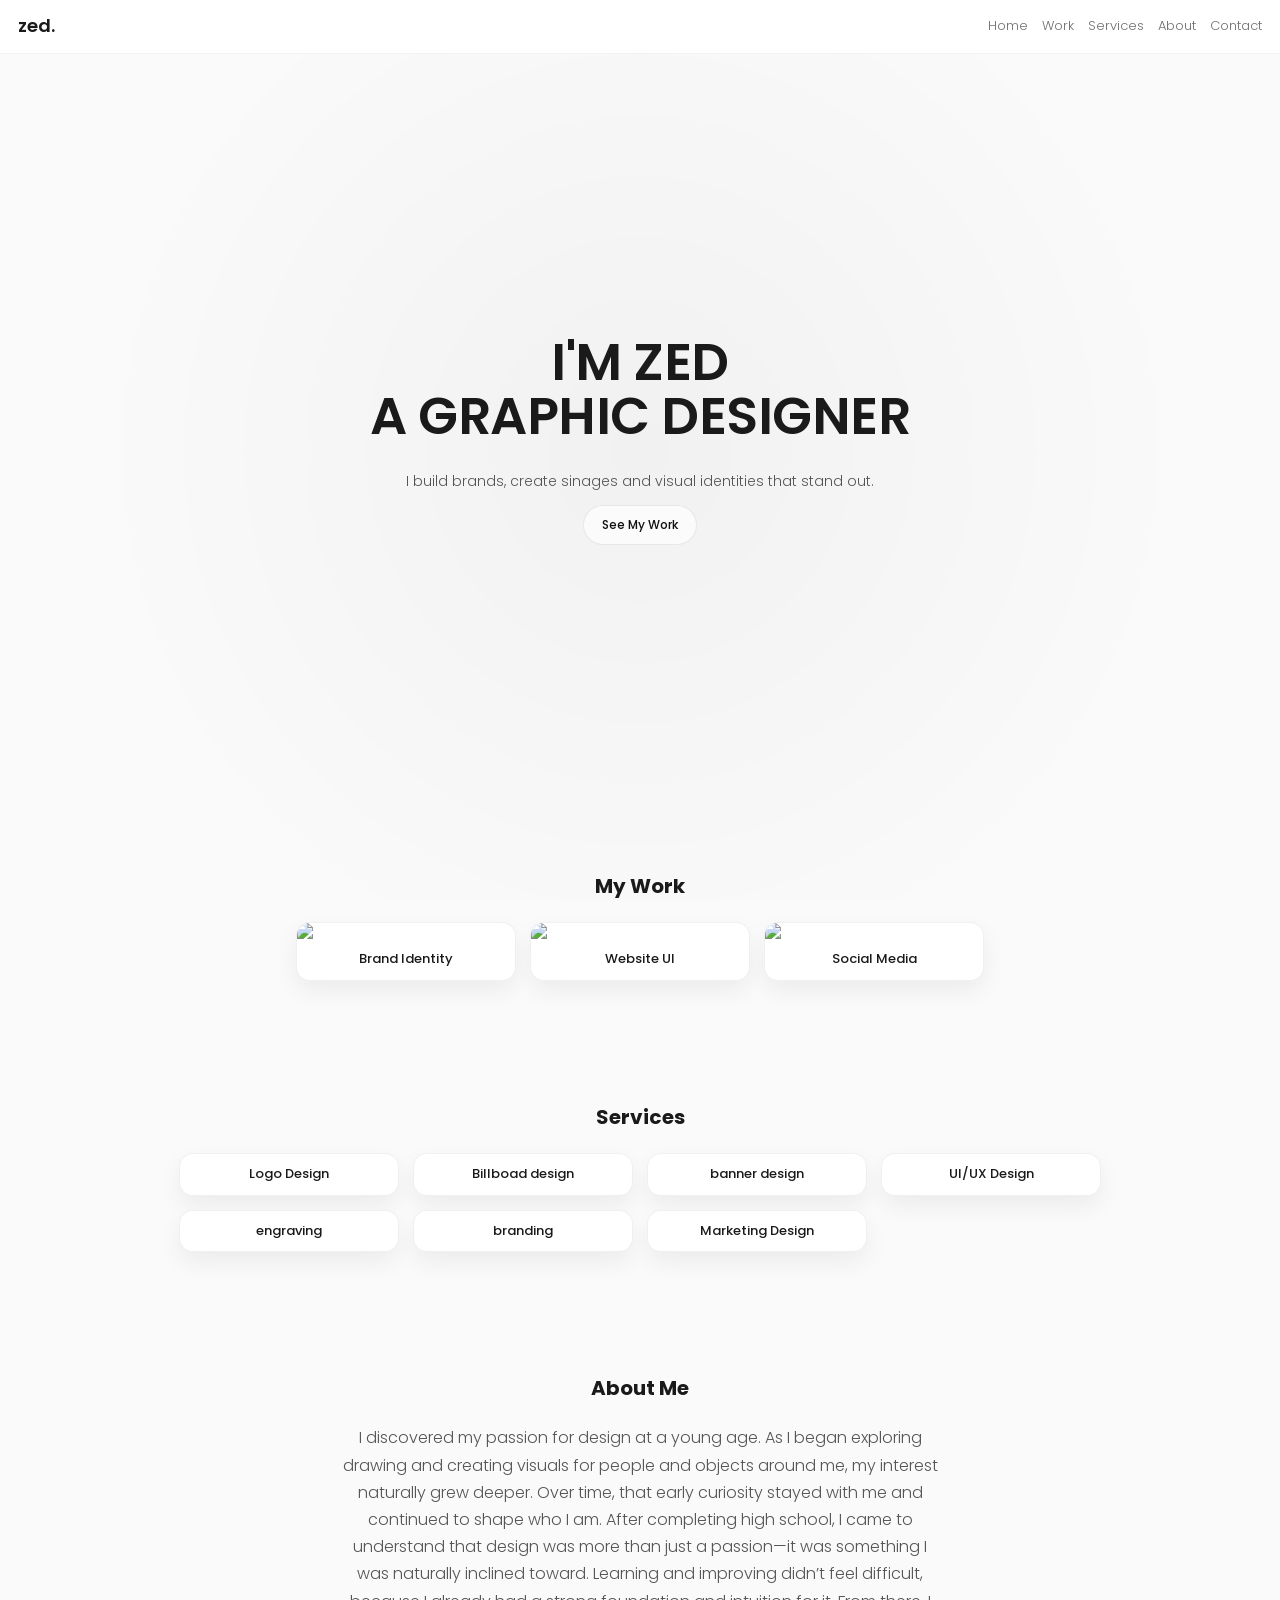
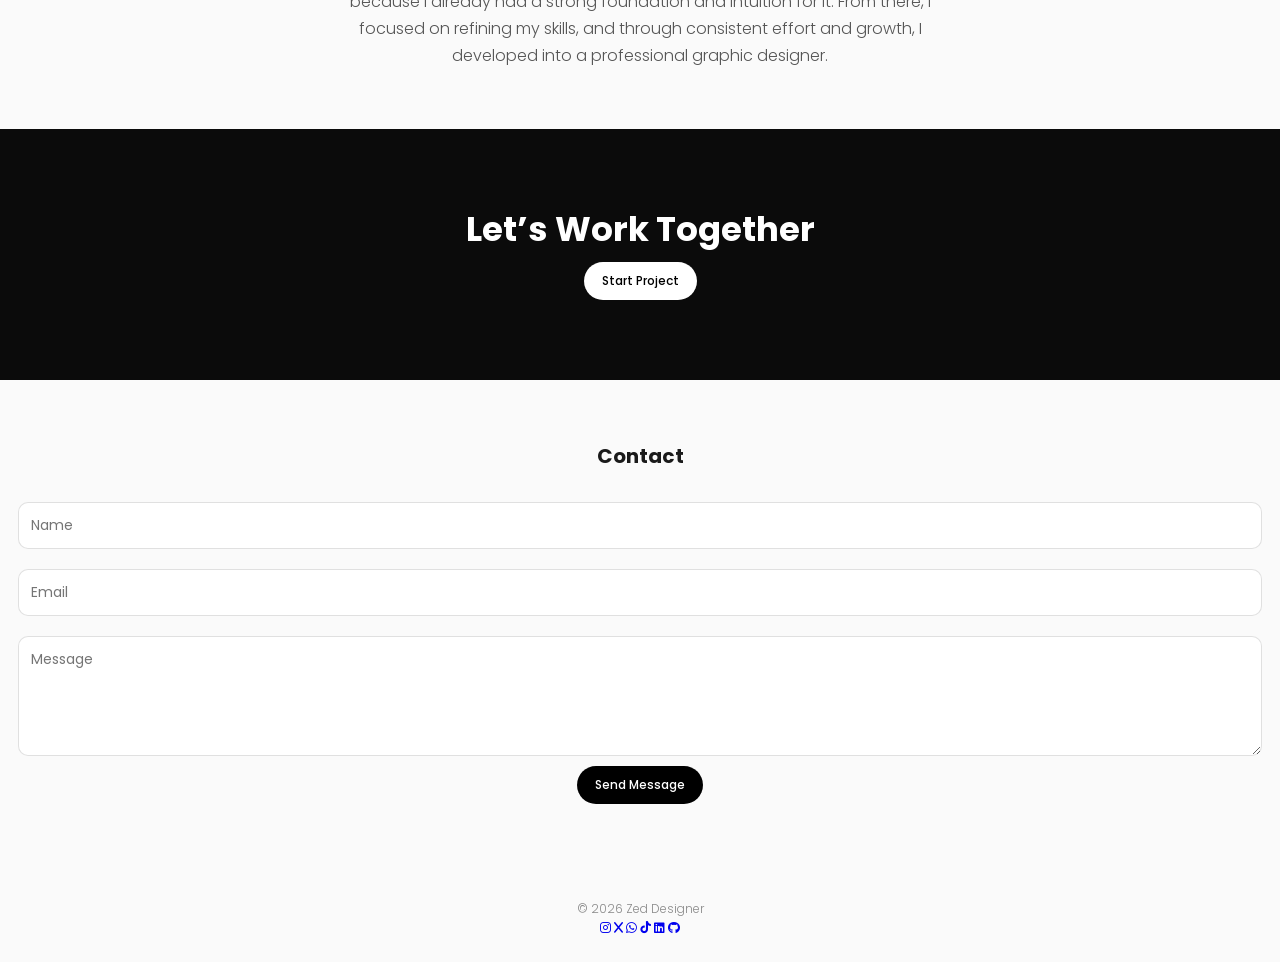
==== index.html @ b793f7f2 "Add files via upload" ====
<!DOCTYPE html>
<html lang="en">
<head>
  <meta charset="UTF-8">
  <title>Zed | Graphic Designer</title>
  <meta name="viewport" content="width=device-width, initial-scale=1.0">

  <link href="https://fonts.googleapis.com/css2?family=Poppins:wght@300;600&display=swap" rel="stylesheet">
  <link rel="stylesheet" href="style.css">

  <link rel="stylesheet" href="https://cdnjs.cloudflare.com/ajax/libs/font-awesome/6.5.0/css/all.min.css">
</head>

<body class="home">

<!-- PAGE TRANSITION -->
<div class="transition"></div>
<!-- FLOATING BACKGROUND BOXES -->
<div class="cube cube1">
    <div class="face front"></div>
    <div class="face back"></div>
    <div class="face right"></div>
    <div class="face left"></div>
    <div class="face top"></div>
    <div class="face bottom"></div>
  </div>

  <div class="cube cube2">
    <div class="face front"></div>
    <div class="face back"></div>
    <div class="face right"></div>
    <div class="face left"></div>
    <div class="face top"></div>
    <div class="face bottom"></div>
  </div>

</div>
<header>
  <h2>zed<span>.</span></h2>

  <div class="menu-toggle" onclick="toggleMenu()">☰</div>

  <nav id="nav">
    <a href="#home">Home</a>
    <a href="work.html">Work</a>
    <a href="#services">Services</a>
    <a href="#about">About</a>
    <a href="#contact">Contact</a>
  </nav>
</header>

<!-- HERO -->
<section class="hero" id="home">
  <h1 class="reveal"><span>I'M ZED</span><br>A GRAPHIC DESIGNER</h1>
  <p class="reveal">I build brands, create sinages and visual identities that stand out.</p>

  <div class="hero-buttons">

    <button class="blob-btn magnetic" onclick="goWork()">
      See My Work

      <span class="blob-btn__inner">
        <span class="blob-btn__blobs">
          <span class="blob-btn__blob"></span>
          <span class="blob-btn__blob"></span>
          <span class="blob-btn__blob"></span>
          <span class="blob-btn__blob"></span>
        </span>
      </span>
    </button>

    <!-- REQUIRED SVG FOR BLOB EFFECT -->
    <svg xmlns="http://www.w3.org/2000/svg" version="1.1" style="display:none;">
      <defs>
        <filter id="goo">
          <feGaussianBlur in="SourceGraphic" result="blur" stdDeviation="10"></feGaussianBlur>
          <feColorMatrix in="blur" mode="matrix"
            values="1 0 0 0 0
                    0 1 0 0 0
                    0 0 1 0 0
                    0 0 0 21 -7" result="goo">
          </feColorMatrix>
          <feBlend in2="goo" in="SourceGraphic"></feBlend>
        </filter>
      </defs>
    </svg>

  </div>
</section>

<!-- PORTFOLIO -->
<section class="section" id="portfolio">
  <h2>My Work</h2>

  <div class="portfolio">

    <div class="card magnetic" onclick="goWork()">
      <img src="C:\Users\Felix Simon\Desktop\zed graphic design website\public\inserts\brand identity (2).jpeg">
      <h3>Brand Identity</h3>
    </div>

    <div class="card magnetic" onclick="goWork()">
      <img src="C:\Users\Felix Simon\Desktop\zed graphic design website\public\inserts\website ui (2).jpeg">
      <h3>Website UI</h3>
    </div>

    <div class="card magnetic" onclick="goWork()">
      <img src="C:\Users\Felix Simon\Desktop\zed graphic design website\public\inserts\social media design.jpeg">
      <h3>Social Media</h3>
    </div>

  </div>
</section>

<!-- SERVICES -->
<section class="section" id="services">
  <h2>Services</h2>

  <div class="portfolio">
    <div class="card"><h3>Logo Design</h3></div>
     <div class="card"><h3>Billboad design</h3></div>
      <div class="card"><h3>banner design</h3></div>
    <div class="card"><h3>UI/UX Design</h3></div>
     <div class="card"><h3>engraving</h3></div>
      <div class="card"><h3>branding</h3></div>
    <div class="card"><h3>Marketing Design</h3></div>
  </div>
</section>

<!-- ABOUT -->
<section class="section" id="about">
  <h2>About Me</h2>
  <p>I discovered my passion for design at a young age. As I began exploring drawing and creating visuals for people and objects around me, my interest naturally grew deeper.

Over time, that early curiosity stayed with me and continued to shape who I am. After completing high school, I came to understand that design was more than just a passion—it was something I was naturally inclined toward.

Learning and improving didn’t feel difficult, because I already had a strong foundation and intuition for it. From there, I focused on refining my skills, and through consistent effort and growth, I developed into a professional graphic designer. </p>
</section>

<!-- CTA -->
<section class="cta">
  <h2>Let’s Work Together</h2>

  <button class="blob-btn magnetic" onclick="scrollToSection('contact')">
    Start Project

    <span class="blob-btn__inner">
      <span class="blob-btn__blobs">
        <span class="blob-btn__blob"></span>
        <span class="blob-btn__blob"></span>
        <span class="blob-btn__blob"></span>
        <span class="blob-btn__blob"></span>
      </span>
    </span>
  </button>
</section>

<!-- CONTACT -->
<section class="section contact" id="contact">
  <h2>Contact</h2>

  <input type="text" id="name" placeholder="Name">
  <input type="email" id="email" placeholder="Email">
  <textarea id="message" placeholder="Message"></textarea>

  <button class="blob-btn magnetic" onclick="sendMessage()">
    Send Message

    <span class="blob-btn__inner">
      <span class="blob-btn__blobs">
        <span class="blob-btn__blob"></span>
        <span class="blob-btn__blob"></span>
        <span class="blob-btn__blob"></span>
        <span class="blob-btn__blob"></span>
      </span>
    </span>
  </button>

  <p id="response"></p>
</section>

<!-- FOOTER -->
<footer>
  <p>© 2026 Zed Designer</p>

  <div class="socials">
    <a href="https://www.instagram.com/felix.simon.zed?igsh=ODFnOGdocjBvazc="><i class="fa-brands fa-instagram"></i></a>
    <a href="https://x.com/Socialprince7?t=-RM1I7BO3xX-REW-ccS9wA&s=09"><i class="fa-brands fa-x"></i></a>
    <a href="https://wa.me/qr/5HLQVSSQND4LG1"><i class="fa-brands fa-whatsapp"></i></a>
    <a href="https://www.tiktok.com/@4zed2zed?_t=8rCYGFppRbT&_r=1"><i class="fa-brands fa-tiktok"></i></a>
    <a href="https://www.linkedin.com/in/felix-simon-9a4461257?utm_source=share&utm_campaign=share_via&utm_content=profile&utm_medium=android_app"><i class="fa-brands fa-linkedin"></i></a>
    <a href="https://github.com/ZEDFELIX"><i class="fa-brands fa-github"></i></a>
  </div>
</footer>

<script src="script.js"></script>
</body>
</html>
---- style.css ----
@import url('https://fonts.googleapis.com/css2?family=Poppins:wght@300;500;600&display=swap');

/* =========================
   RESET
========================= */
* {
  margin: 0;
  padding: 0;
  box-sizing: border-box;
  font-family: 'Poppins', sans-serif;
}

html {
  scroll-behavior: smooth;
}

body {
  background: #fafafa;
  color: #1a1a1a;
  overflow-x: hidden;
  line-height: 1.6;
  font-weight: 300;
  font-size: 16px;
}

/* soft background glow */
body::before {
  content: "";
  position: fixed;
  inset: 0;
  background: radial-gradient(circle at center, rgba(0,0,0,0.035), transparent 70%);
  z-index: 0;
  pointer-events: none;
}

/* =========================
   GLOBAL LAYER
========================= */
header,
.hero,
.section,
.cta,
footer,
.work,
.case {
  position: relative;
  z-index: 10;
}

/* =========================
   HEADER
========================= */
header {
  position: fixed;
  top: 0;
  width: 100%;
  padding: 12px 18px;

  display: flex;
  justify-content: space-between;
  align-items: center;

  background: rgba(255,255,255,0.88);
  backdrop-filter: blur(16px);
  border-bottom: 1px solid rgba(0,0,0,0.05);

  z-index: 1000;
}

header h2 {
  font-size: 18px;
  font-weight: 600;
}

/* NAV */
nav {
  display: flex;
  gap: 14px;
}

nav a {
  text-decoration: none;
  font-size: 13px;
  color: #222;
  opacity: 0.65;
  transition: 0.2s;
}

nav a:hover {
  opacity: 1;
}

/* MOBILE MENU */
.menu-toggle {
  display: none;
  font-size: 26px;
  cursor: pointer;
}

/* =========================
   HERO
========================= */
.hero {
  min-height: 90vh;
  display: flex;
  flex-direction: column;
  justify-content: center;
  align-items: center;
  text-align: center;

  padding: 110px 18px 40px;
  gap: 12px;
}

.hero h1 {
  font-size: clamp(28px, 6vw, 52px);
  font-weight: 600;
  line-height: 1.05;
  letter-spacing: -0.5px;
}

.hero p {
  margin-top: 10px;
  font-size: 14px;
  color: #555;
  max-width: 520px;
  line-height: 1.7;
}

/* =========================
   SECTIONS
========================= */
.section {
  padding: 60px 18px;
  text-align: center;
  display: flex;
  flex-direction: column;
  align-items: center;
  gap: 10px;
}

.section h2 {
  font-size: 20px;
  margin-bottom: 10px;
}

.section p {
  max-width: 600px;
  color: #555;
  line-height: 1.7;
}

/* =========================
   BUTTONS
========================= */
button,
.hero-button {
  padding: 10px 18px;
  border-radius: 999px;

  background: rgba(255,255,255,0.65);
  border: 1px solid rgba(0,0,0,0.08);

  color: #111;
  font-size: 12px;
  font-weight: 500;

  cursor: pointer;
  transition: 0.25s ease;
}

button:hover,
.hero-button:hover {
  transform: translateY(-3px) scale(1.02);
  background: rgba(255,255,255,0.9);
}

/* =========================
   CTA SECTION
========================= */
.cta {
  width: 100%;
  padding: 80px 20px;

  display: flex;
  flex-direction: column;
  align-items: center;
  justify-content: center;

  text-align: center;

  background: #0b0b0b;
  color: #fff;
  gap: 12px;
}

.cta h2 {
  font-size: clamp(22px, 4vw, 34px);
  line-height: 1.2;
}

.cta p {
  max-width: 600px;
  color: rgba(255,255,255,0.75);
  line-height: 1.7;
}

.cta button {
  background: #fff;
  color: #000;
  border: none;
}

/* =========================
   CONTACT
========================= */
.contact {
  text-align: center;
}

.contact input,
.contact textarea {
  width: 100%;
  margin-top: 10px;
  padding: 12px;

  border-radius: 10px;
  border: 1px solid rgba(0,0,0,0.12);

  background: #fff;
  color: #111;
  font-size: 14px;
}

.contact textarea {
  min-height: 120px;
}

/* SEND BUTTON (BLACK FIX) */
.contact button {
  background: #000;
  color: #fff;
  border: none;
}

/* =========================
   PORTFOLIO
========================= */
.portfolio {
  display: grid;
  grid-template-columns: repeat(auto-fit, minmax(220px, 1fr));
  gap: 14px;
  max-width: 1100px;
  margin: auto;
}

.card {
  border-radius: 14px;
  overflow: hidden;
  background: #fff;
  border: 1px solid rgba(0,0,0,0.06);
  box-shadow: 0 10px 25px rgba(0,0,0,0.06);
  transition: 0.25s ease;
}

.card:hover {
  transform: translateY(-5px);
  box-shadow: 0 18px 40px rgba(0,0,0,0.12);
}

.card img {
  width: 100%;
  display: block;
}

.card h3 {
  padding: 10px 12px;
  font-size: 13px;
  font-weight: 500;
}

/* =========================
   WORK GRID
========================= */
.work {
  padding: 90px 16px 50px;
  text-align: center;
}

.work-grid {
  display: grid;
  grid-template-columns: repeat(4, 1fr);
  gap: 14px;
  max-width: 1200px;
  margin: auto;
}

.work-card {
  border-radius: 14px;
  overflow: hidden;
  background: #fff;
  box-shadow: 0 10px 25px rgba(0,0,0,0.06);
}

.work-card img {
  width: 100%;
  height: 220px;
  object-fit: cover;
}

.work-card h3 {
  padding: 10px 12px 4px;
  font-size: 13px;
}

.work-card p {
  padding: 0 12px 12px;
  font-size: 12px;
  color: #666;
  line-height: 1.5;
}

/* =========================
   FOOTER
========================= */
footer {
  text-align: center;
  padding: 25px;
  font-size: 12px;
  color: #888;
}

/* =========================
   RESPONSIVE
========================= */
@media (max-width: 768px) {

  .hero h1 {
    font-size: 34px;
  }

  nav {
    display: none;
    position: absolute;
    top: 60px;
    right: 10px;
    flex-direction: column;
    background: #fff;
    padding: 12px;
    border-radius: 12px;
    box-shadow: 0 10px 30px rgba(0,0,0,0.1);
  }

  nav.active {
    display: flex;
  }

  .menu-toggle {
    display: block;
  }

  .work-grid {
    grid-template-columns: repeat(2, 1fr);
  }
}

@media (max-width: 480px) {

  .work-grid {
    grid-template-columns: 1fr;
  }

  .portfolio {
    grid-template-columns: 1fr;
  }

  .hero {
    padding-top: 120px;
  }
}
/* =========================
   WIPE REVEAL STYLE
========================= */

.reveal {
  overflow: hidden;
}

/* line wrapper */
.reveal-line {
  position: relative;
  display: inline-block;
  overflow: hidden;
}

/* TEXT */
.reveal-text {
  display: inline-block;
  position: relative;
  z-index: 2;
  opacity: 0;
  animation: textAppear 0.6s ease forwards;
}

/* BLACK BOX */
.reveal-box {
  background: #000;
  color: #fff;
  padding: 6px 14px;
  border-radius: 6px;
}

/* WIPE LAYER */
.reveal-line::after {
  content: "";
  position: absolute;
  inset: 0;
  background: #000;
  transform: translateX(0);
  z-index: 3;

  animation: wipe 0.9s ease forwards;
}

/* SECOND LINE (lighter wipe) */
.reveal-line:nth-child(2)::after {
  background: #111;
  animation-delay: 0.2s;
}

.reveal-line:nth-child(2) .reveal-text {
  animation-delay: 0.2s;
}

/* PARAGRAPH */
p.reveal {
  opacity: 0;
  transform: translateY(15px);
  animation: fadeUp 0.8s ease forwards;
  animation-delay: 0.6s;
}

/* =========================
   ANIMATIONS
========================= */

@keyframes wipe {
  100% {
    transform: translateX(100%);
  }
}

@keyframes textAppear {
  to {
    opacity: 1;
  }
}

@keyframes fadeUp {
  to {
    opacity: 1;
    transform: translateY(0);
  }
}

/* =========================
   TEXT POLISH
========================= */

h1.reveal {
  font-size: clamp(28px, 6vw, 52px);
  line-height: 1.05;
}

p.reveal {
  margin-top: 14px;
  font-size: 14px;
  color: #555;
  max-width: 520px;
}
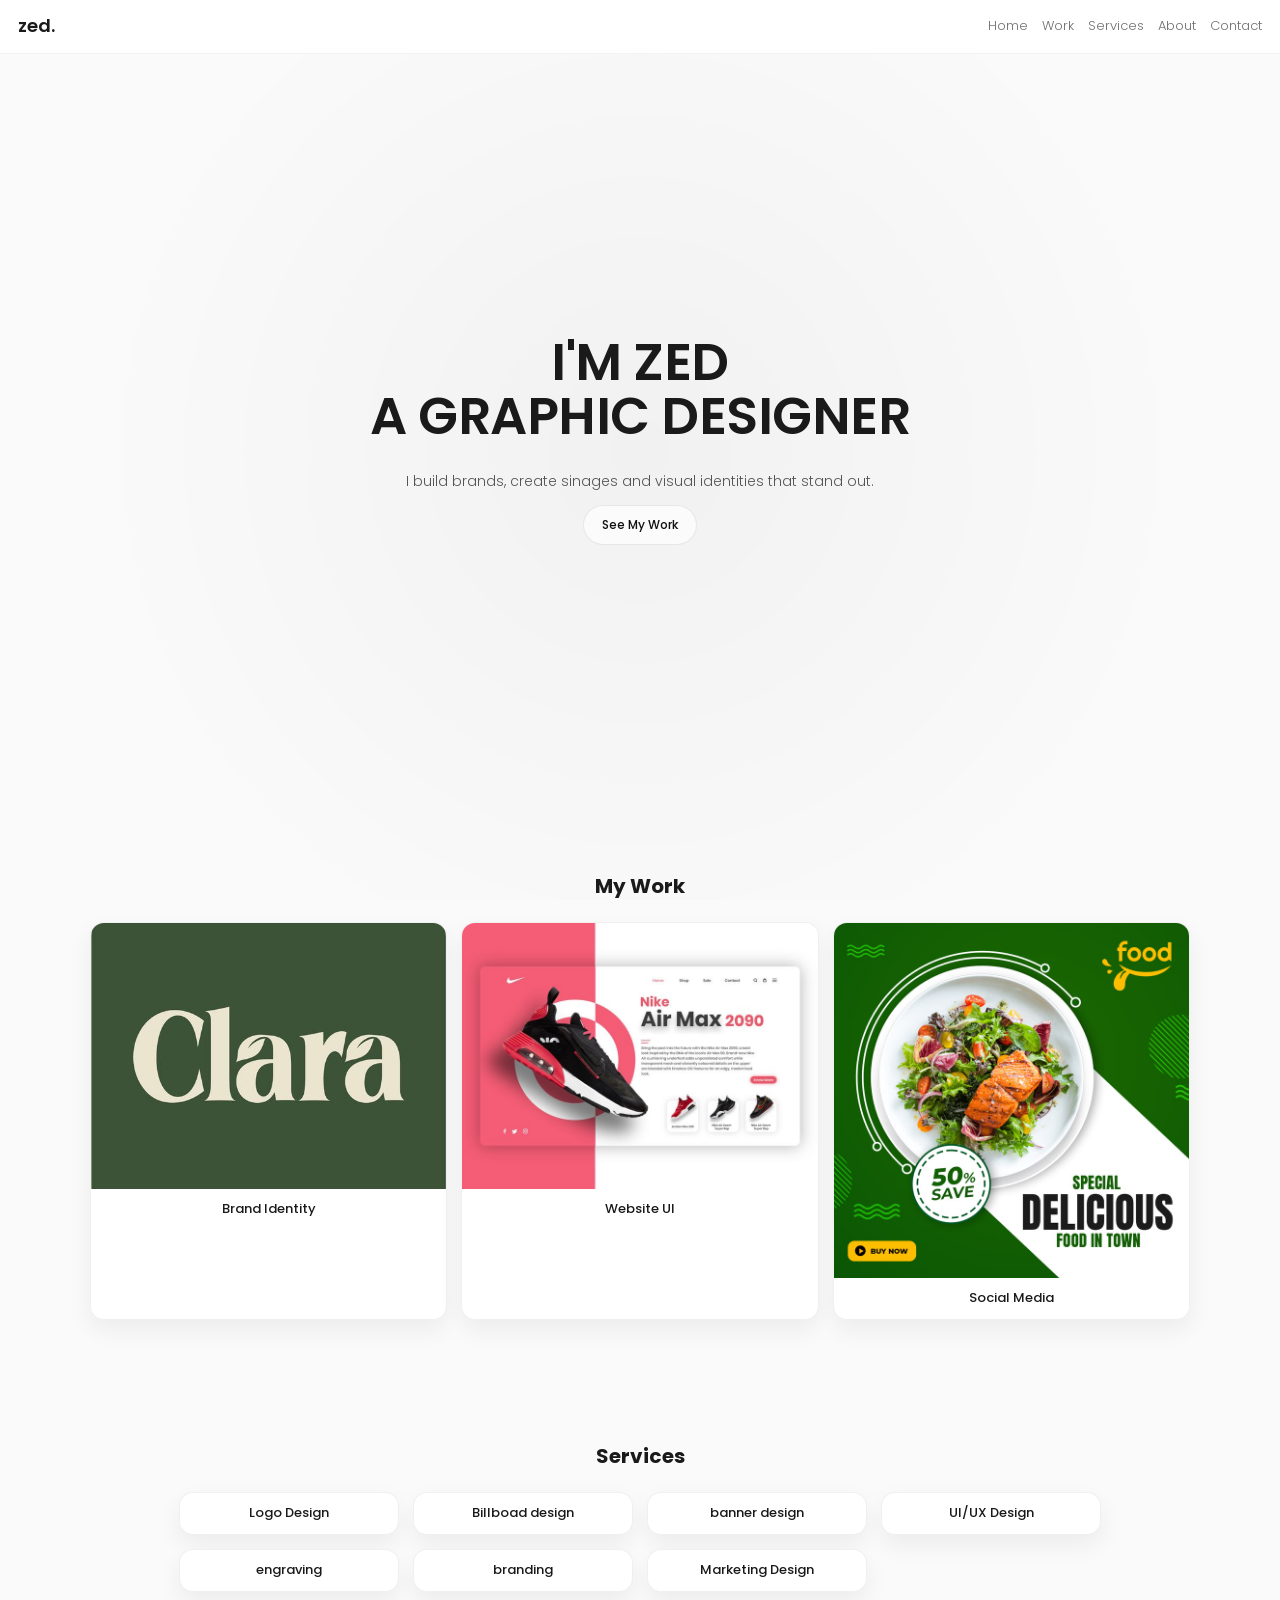
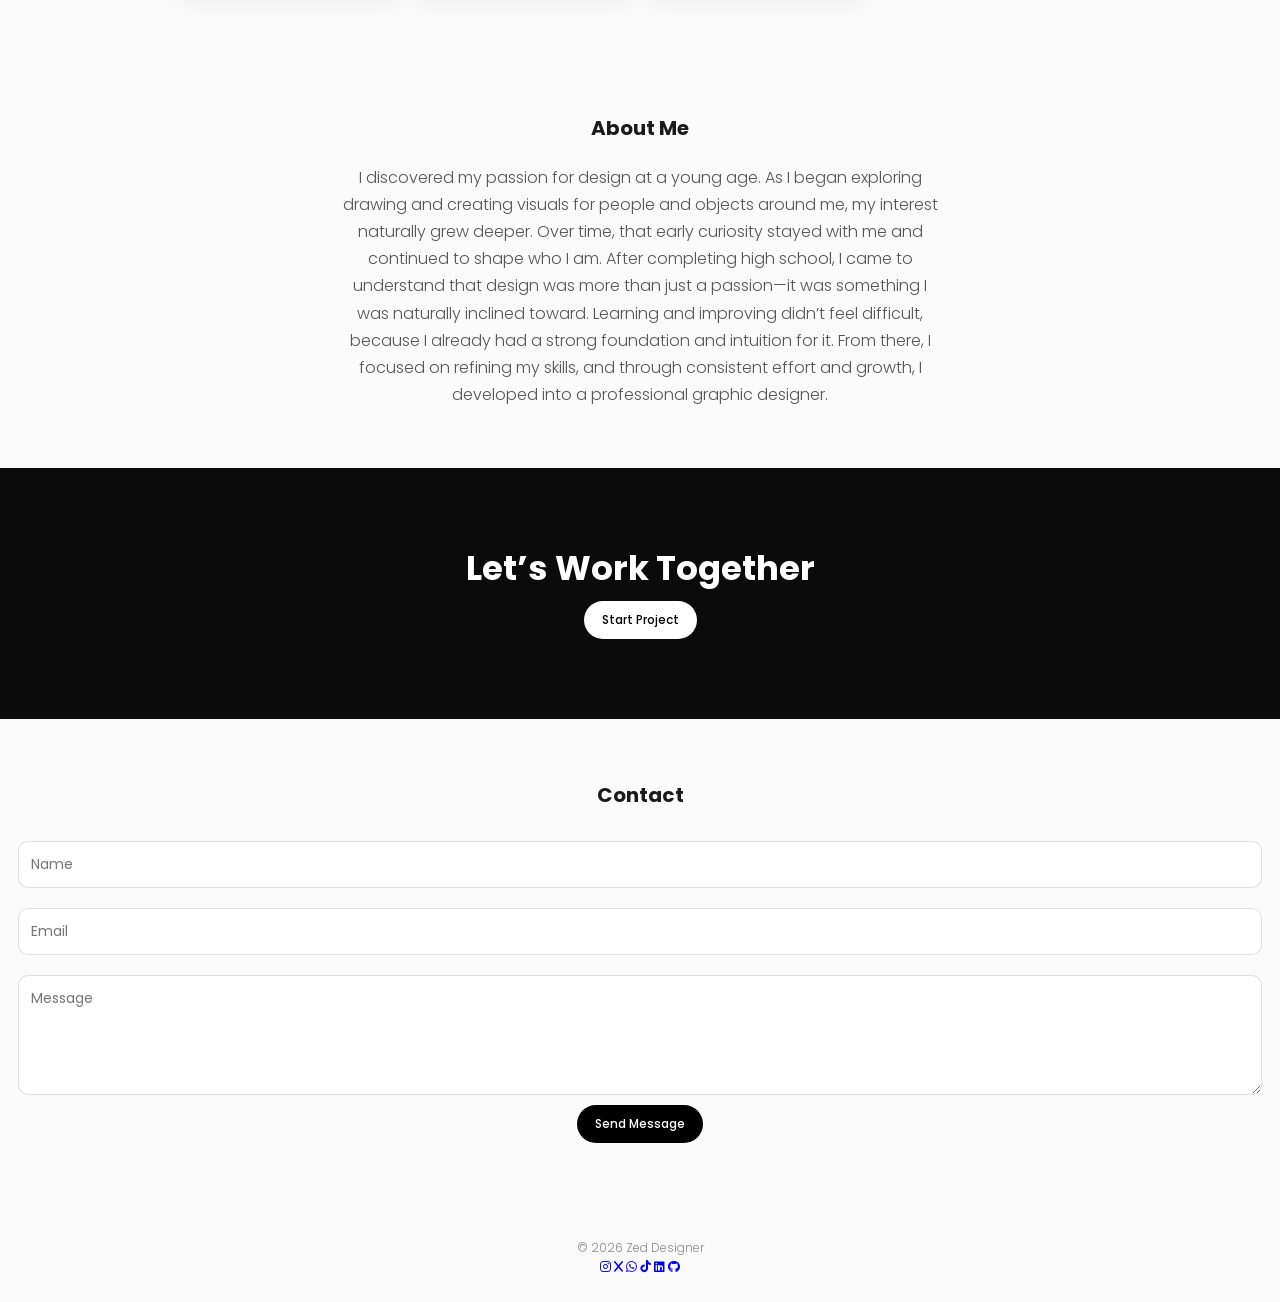
==== commit 7b579869: "Upgrade and fix: modern meta/OG tags, a11y, responsive CSS, JS bug fixes, READMEs; build fixes for a" ====
--- a/index.html
+++ b/index.html
@@ -4,6 +4,14 @@
   <meta charset="UTF-8">
   <title>Zed | Graphic Designer</title>
   <meta name="viewport" content="width=device-width, initial-scale=1.0">
+  <meta name="description" content="Zed — graphic designer specializing in brand identity, UI/UX, and social media design.">
+  <meta property="og:title" content="Zed | Graphic Designer">
+  <meta property="og:description" content="Zed — graphic designer specializing in brand identity, UI/UX, and social media design.">
+  <meta property="og:type" content="website">
+  <meta name="twitter:card" content="summary_large_image">
+  <meta name="twitter:title" content="Zed | Graphic Designer">
+  <meta name="twitter:description" content="Zed — graphic designer specializing in brand identity, UI/UX, and social media design.">
+  <link rel="icon" href="data:image/svg+xml,%3Csvg xmlns='http://www.w3.org/2000/svg' viewBox='0 0 64 64'%3E%3Crect width='64' height='64' rx='12' fill='%23080808'/%3E%3Ctext x='32' y='44' font-family='Arial' font-size='40' font-weight='700' fill='%2315ff00' text-anchor='middle'%3EZ%3C/text%3E%3C/svg%3E">
 
   <link href="https://fonts.googleapis.com/css2?family=Poppins:wght@300;600&display=swap" rel="stylesheet">
   <link rel="stylesheet" href="style.css">
@@ -12,6 +20,8 @@
 </head>
 
 <body class="home">
+
+<a href="#main-content" class="skip-link">Skip to main content</a>
 
 <!-- PAGE TRANSITION -->
 <div class="transition"></div>
@@ -38,9 +48,9 @@
 <header>
   <h2>zed<span>.</span></h2>
 
-  <div class="menu-toggle" onclick="toggleMenu()">☰</div>
-
-  <nav id="nav">
+  <div class="menu-toggle" role="button" aria-label="Toggle menu" tabindex="0" onclick="toggleMenu()">☰</div>
+
+  <nav id="nav" aria-label="Main navigation">
     <a href="#home">Home</a>
     <a href="work.html">Work</a>
     <a href="#services">Services</a>
@@ -48,6 +58,8 @@
     <a href="#contact">Contact</a>
   </nav>
 </header>
+
+<main id="main-content">
 
 <!-- HERO -->
 <section class="hero" id="home">
@@ -94,18 +106,18 @@
 
   <div class="portfolio">
 
-    <div class="card magnetic" onclick="goWork()">
-      <img src="C:\Users\Felix Simon\Desktop\zed graphic design website\public\inserts\brand identity (2).jpeg">
+    <div class="card magnetic" role="button" aria-label="View the Brand Identity project" tabindex="0" onclick="goWork()">
+      <img src="brand identity (2).jpeg" alt="Brand identity project by Zed">
       <h3>Brand Identity</h3>
     </div>
 
-    <div class="card magnetic" onclick="goWork()">
-      <img src="C:\Users\Felix Simon\Desktop\zed graphic design website\public\inserts\website ui (2).jpeg">
+    <div class="card magnetic" role="button" aria-label="View the Website UI project" tabindex="0" onclick="goWork()">
+      <img src="website ui (2).jpeg" alt="Website UI design project by Zed">
       <h3>Website UI</h3>
     </div>
 
-    <div class="card magnetic" onclick="goWork()">
-      <img src="C:\Users\Felix Simon\Desktop\zed graphic design website\public\inserts\social media design.jpeg">
+    <div class="card magnetic" role="button" aria-label="View the Social Media project" tabindex="0" onclick="goWork()">
+      <img src="social media design.jpeg" alt="Social media design project by Zed">
       <h3>Social Media</h3>
     </div>
 
@@ -179,17 +191,19 @@
   <p id="response"></p>
 </section>
 
+</main>
+
 <!-- FOOTER -->
 <footer>
   <p>© 2026 Zed Designer</p>
 
   <div class="socials">
-    <a href="https://www.instagram.com/felix.simon.zed?igsh=ODFnOGdocjBvazc="><i class="fa-brands fa-instagram"></i></a>
-    <a href="https://x.com/Socialprince7?t=-RM1I7BO3xX-REW-ccS9wA&s=09"><i class="fa-brands fa-x"></i></a>
-    <a href="https://wa.me/qr/5HLQVSSQND4LG1"><i class="fa-brands fa-whatsapp"></i></a>
-    <a href="https://www.tiktok.com/@4zed2zed?_t=8rCYGFppRbT&_r=1"><i class="fa-brands fa-tiktok"></i></a>
-    <a href="https://www.linkedin.com/in/felix-simon-9a4461257?utm_source=share&utm_campaign=share_via&utm_content=profile&utm_medium=android_app"><i class="fa-brands fa-linkedin"></i></a>
-    <a href="https://github.com/ZEDFELIX"><i class="fa-brands fa-github"></i></a>
+    <a href="https://www.instagram.com/felix.simon.zed?igsh=ODFnOGdocjBvazc=" target="_blank" rel="noopener noreferrer" aria-label="Instagram"><i class="fa-brands fa-instagram"></i></a>
+    <a href="https://x.com/Socialprince7?t=-RM1I7BO3xX-REW-ccS9wA&s=09" target="_blank" rel="noopener noreferrer" aria-label="X (Twitter)"><i class="fa-brands fa-x"></i></a>
+    <a href="https://wa.me/qr/5HLQVSSQND4LG1" target="_blank" rel="noopener noreferrer" aria-label="WhatsApp"><i class="fa-brands fa-whatsapp"></i></a>
+    <a href="https://www.tiktok.com/@4zed2zed?_t=8rCYGFppRbT&_r=1" target="_blank" rel="noopener noreferrer" aria-label="TikTok"><i class="fa-brands fa-tiktok"></i></a>
+    <a href="https://www.linkedin.com/in/felix-simon-9a4461257?utm_source=share&utm_campaign=share_via&utm_content=profile&utm_medium=android_app" target="_blank" rel="noopener noreferrer" aria-label="LinkedIn"><i class="fa-brands fa-linkedin"></i></a>
+    <a href="https://github.com/ZEDFELIX" target="_blank" rel="noopener noreferrer" aria-label="GitHub"><i class="fa-brands fa-github"></i></a>
   </div>
 </footer>
 
--- a/style.css
+++ b/style.css
@@ -477,4 +477,45 @@
   font-size: 14px;
   color: #555;
   max-width: 520px;
+}
+/* =========================
+   ACCESSIBILITY
+========================= */
+:focus-visible{
+  outline: 2px solid var(--main-color);
+  outline-offset: 3px;
+}
+:focus:not(:focus-visible){
+  outline: none;
+}
+.skip-link{
+  position: absolute;
+  top: -48px;
+  left: 16px;
+  z-index: 10000;
+  background: var(--main-color);
+  color: #080808;
+  padding: 10px 16px;
+  border-radius: 0 0 10px 10px;
+  font-size: 14px;
+  font-weight: 600;
+  transition: top 0.2s ease;
+}
+.skip-link:focus{
+  top: 0;
+}
+@media (prefers-reduced-motion: reduce){
+  html{
+    scroll-behavior: auto;
+  }
+  *,
+  *::before,
+  *::after{
+    animation-duration: 0.01ms !important;
+    animation-iteration-count: 1 !important;
+    transition-duration: 0.01ms !important;
+  }
+  .skip-link{
+    transition: none;
+  }
 }
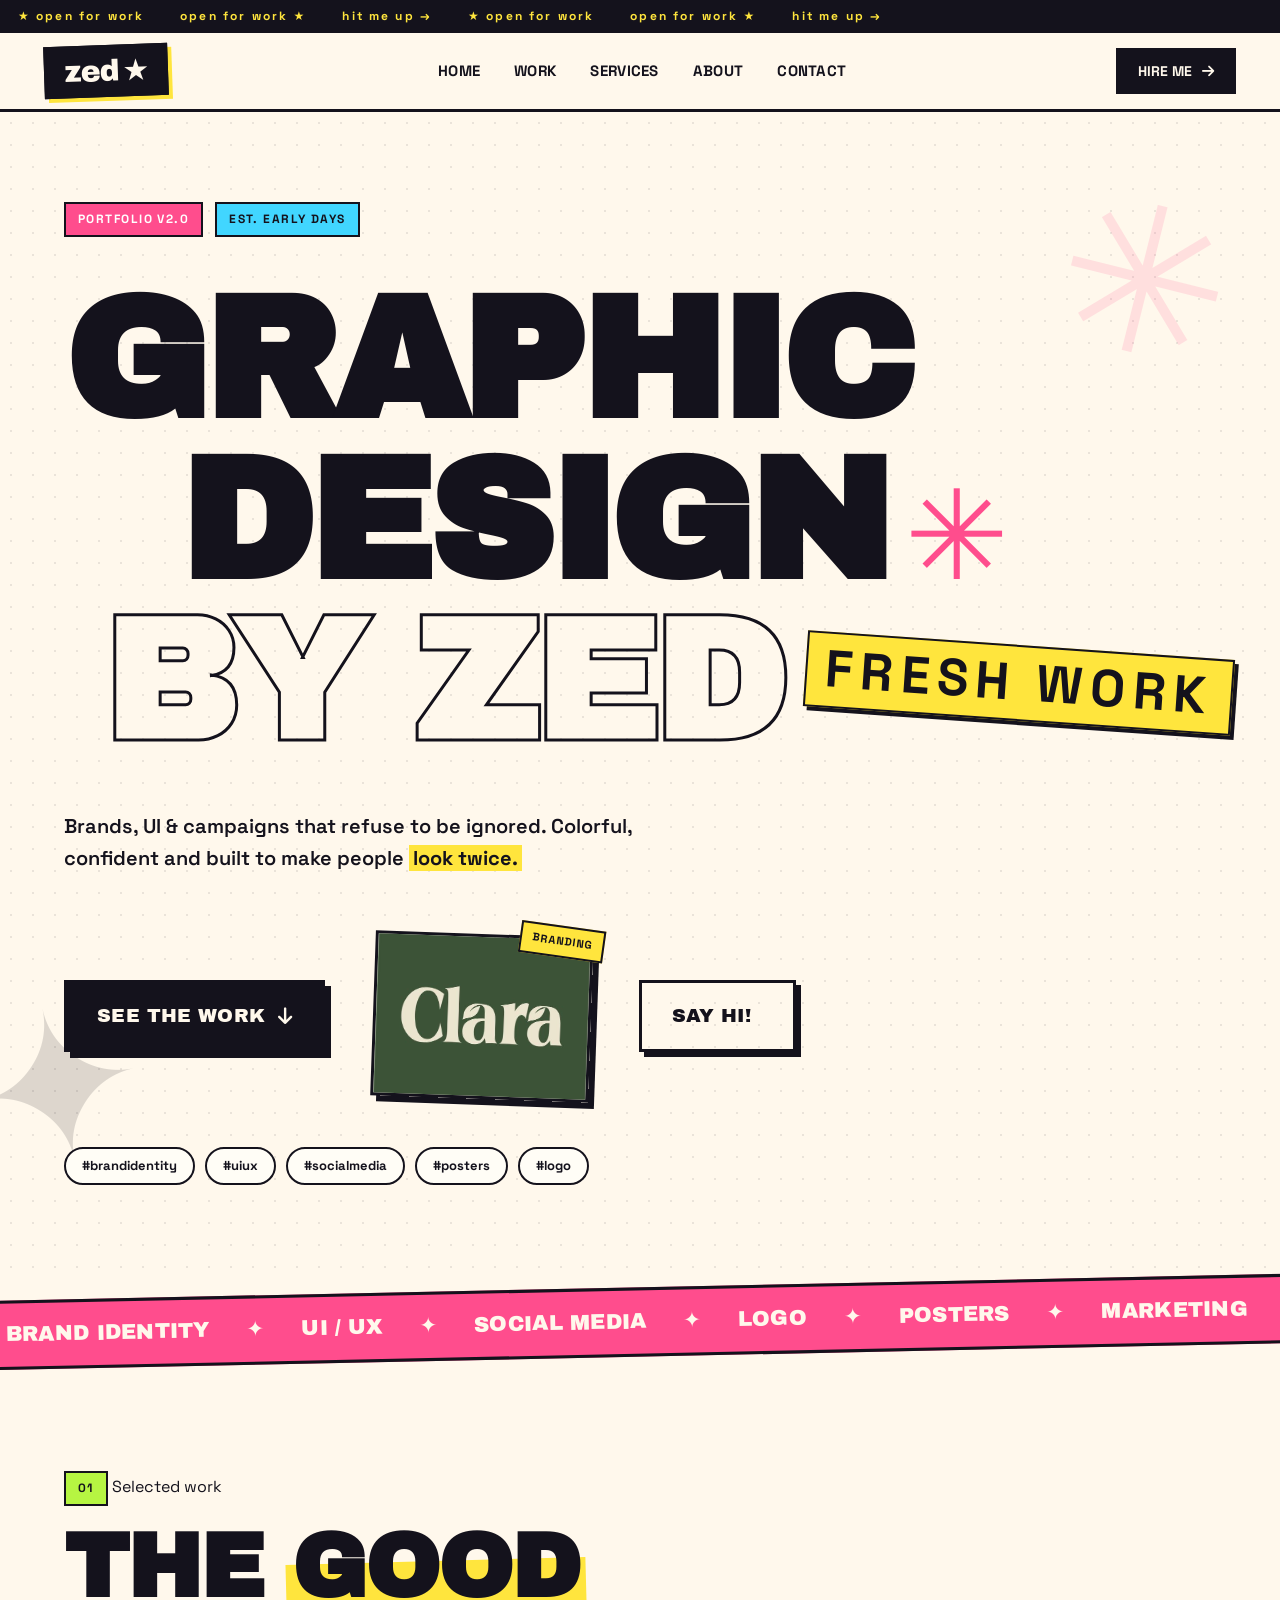
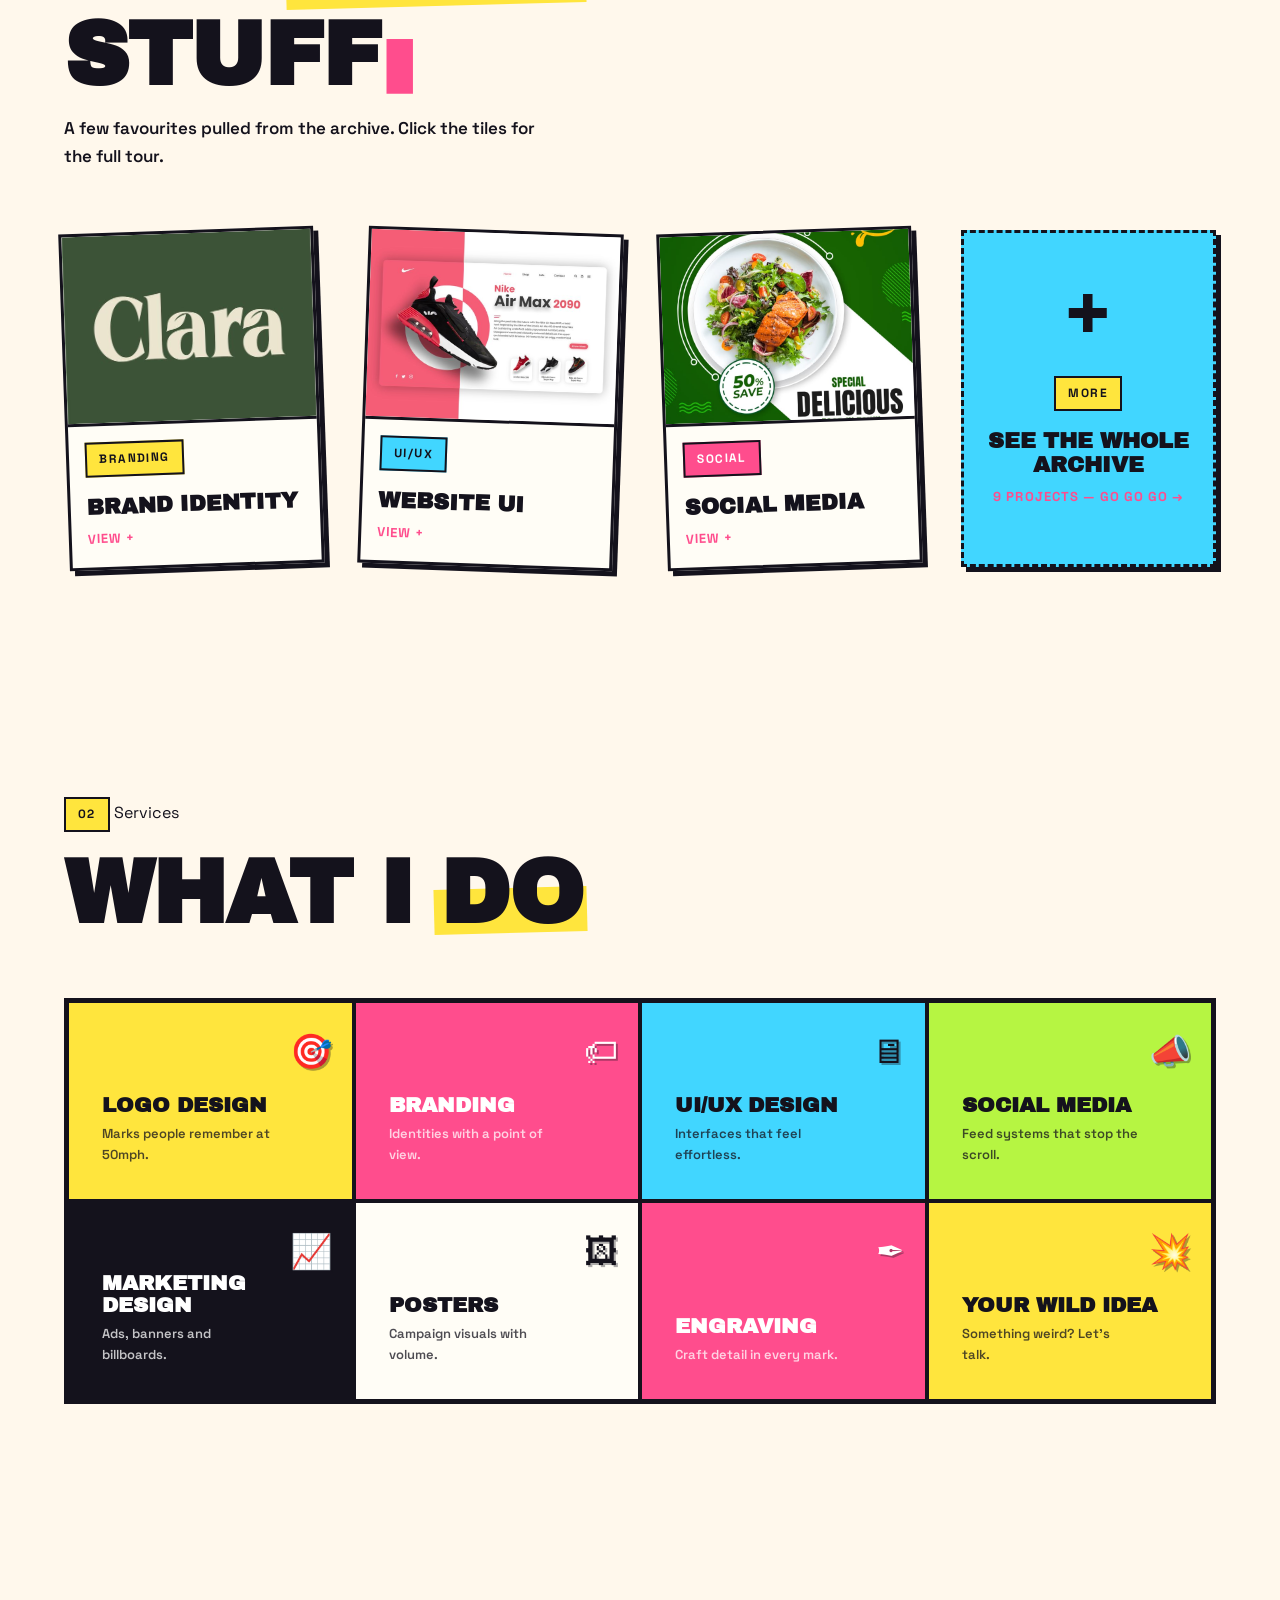
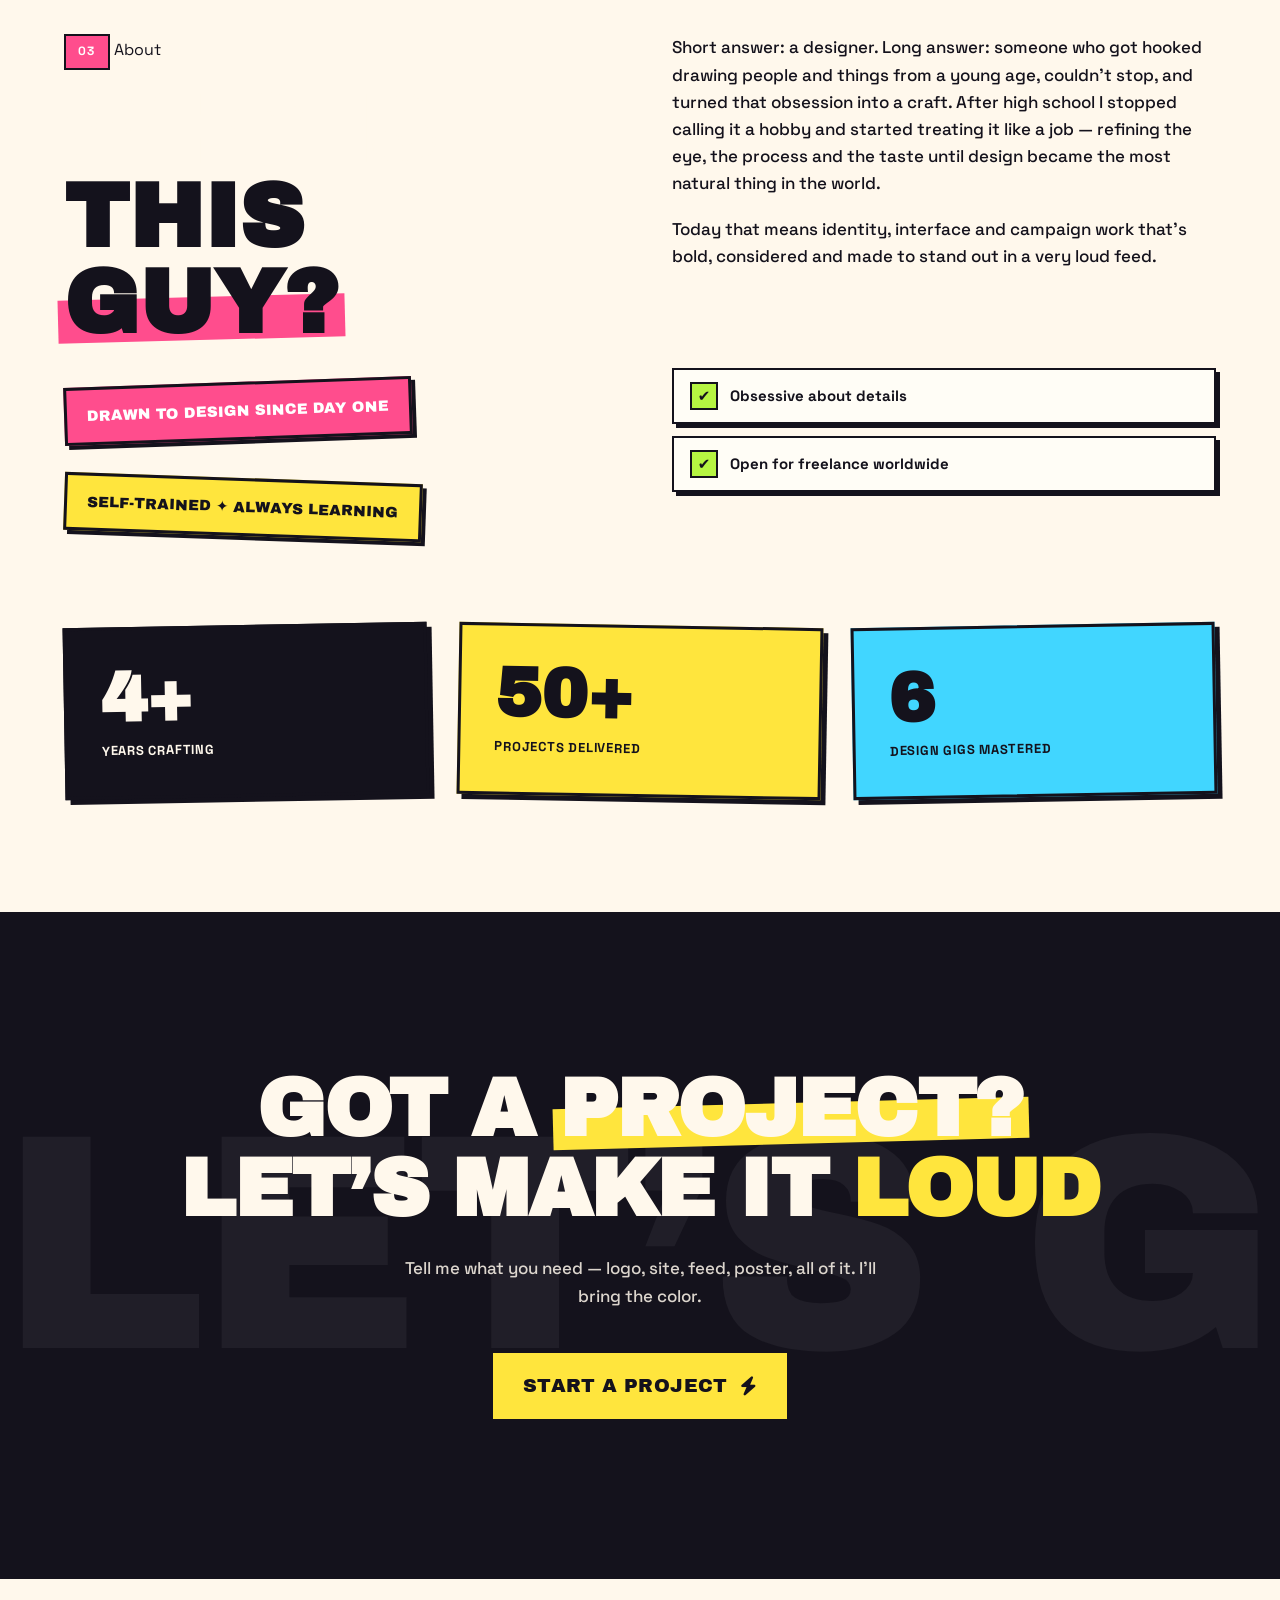
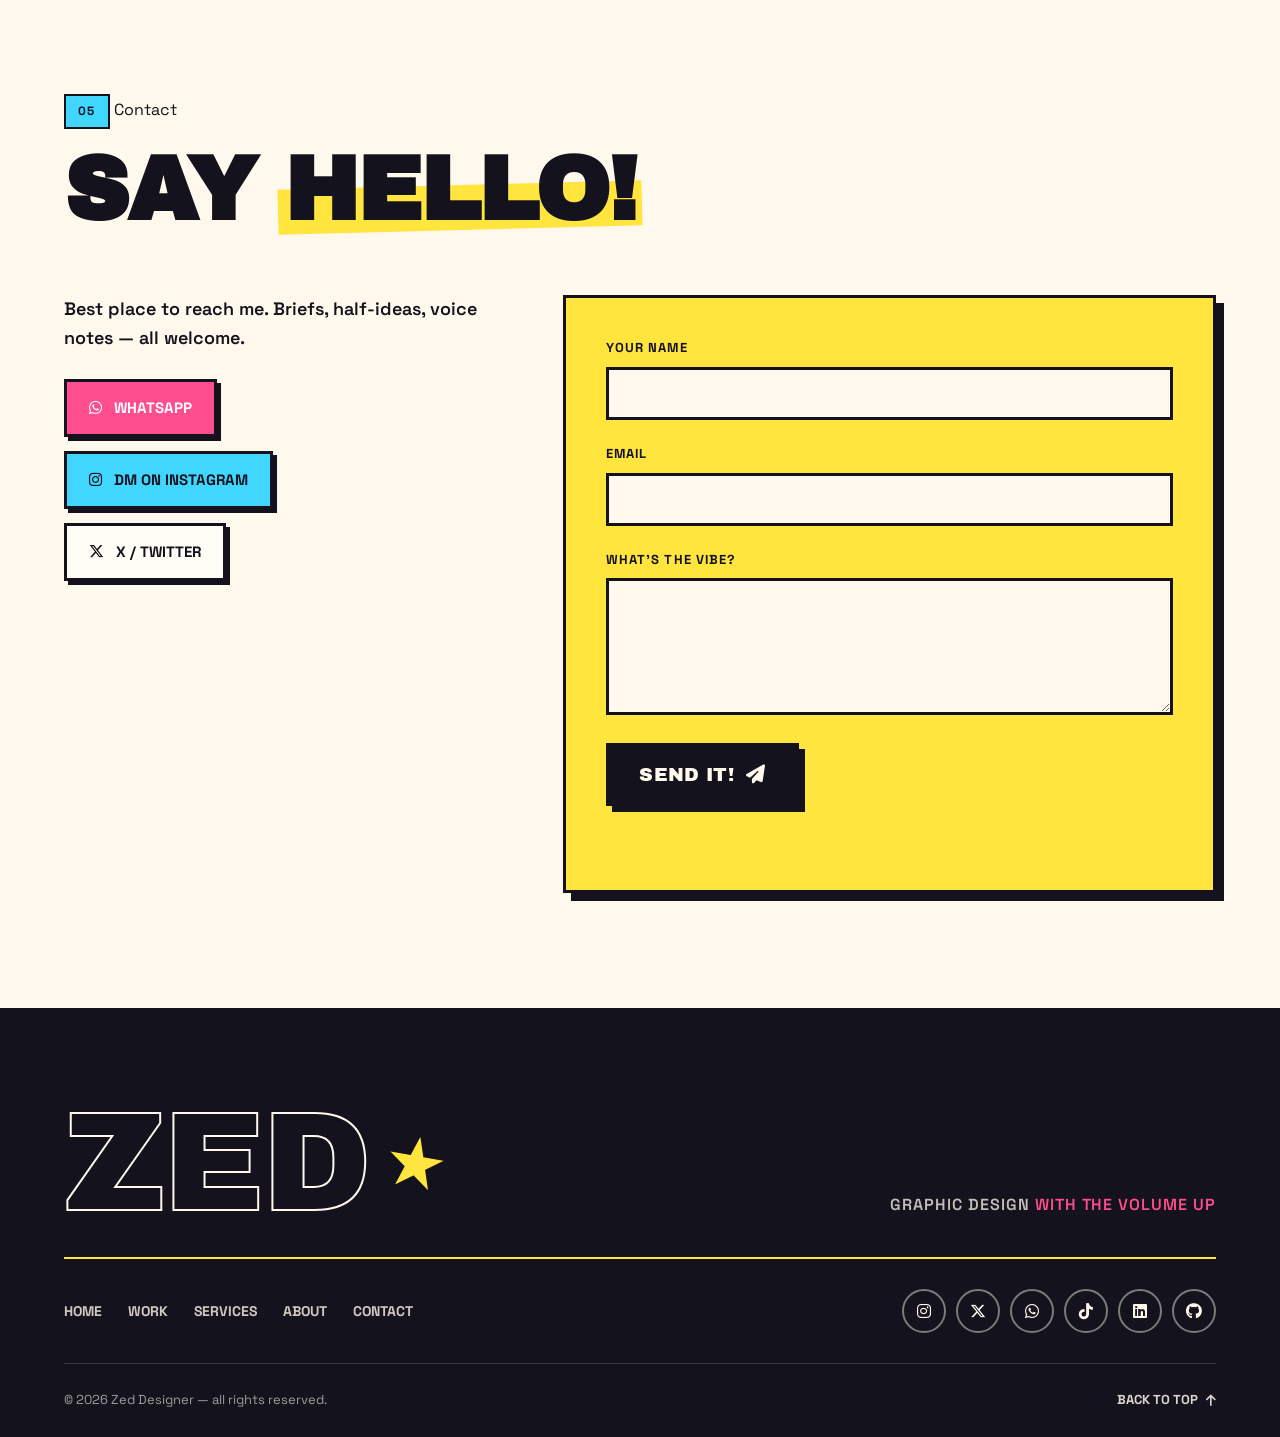
==== commit 8abe9147: "Full visual redesign" ====
--- a/index.html
+++ b/index.html
@@ -1,212 +1,334 @@
-<!DOCTYPE html>
-<html lang="en">
-<head>
-  <meta charset="UTF-8">
-  <title>Zed | Graphic Designer</title>
-  <meta name="viewport" content="width=device-width, initial-scale=1.0">
-  <meta name="description" content="Zed — graphic designer specializing in brand identity, UI/UX, and social media design.">
-  <meta property="og:title" content="Zed | Graphic Designer">
-  <meta property="og:description" content="Zed — graphic designer specializing in brand identity, UI/UX, and social media design.">
-  <meta property="og:type" content="website">
-  <meta name="twitter:card" content="summary_large_image">
-  <meta name="twitter:title" content="Zed | Graphic Designer">
-  <meta name="twitter:description" content="Zed — graphic designer specializing in brand identity, UI/UX, and social media design.">
-  <link rel="icon" href="data:image/svg+xml,%3Csvg xmlns='http://www.w3.org/2000/svg' viewBox='0 0 64 64'%3E%3Crect width='64' height='64' rx='12' fill='%23080808'/%3E%3Ctext x='32' y='44' font-family='Arial' font-size='40' font-weight='700' fill='%2315ff00' text-anchor='middle'%3EZ%3C/text%3E%3C/svg%3E">
-
-  <link href="https://fonts.googleapis.com/css2?family=Poppins:wght@300;600&display=swap" rel="stylesheet">
-  <link rel="stylesheet" href="style.css">
-
-  <link rel="stylesheet" href="https://cdnjs.cloudflare.com/ajax/libs/font-awesome/6.5.0/css/all.min.css">
-</head>
-
-<body class="home">
-
-<a href="#main-content" class="skip-link">Skip to main content</a>
-
-<!-- PAGE TRANSITION -->
-<div class="transition"></div>
-<!-- FLOATING BACKGROUND BOXES -->
-<div class="cube cube1">
-    <div class="face front"></div>
-    <div class="face back"></div>
-    <div class="face right"></div>
-    <div class="face left"></div>
-    <div class="face top"></div>
-    <div class="face bottom"></div>
-  </div>
-
-  <div class="cube cube2">
-    <div class="face front"></div>
-    <div class="face back"></div>
-    <div class="face right"></div>
-    <div class="face left"></div>
-    <div class="face top"></div>
-    <div class="face bottom"></div>
-  </div>
-
-</div>
-<header>
-  <h2>zed<span>.</span></h2>
-
-  <div class="menu-toggle" role="button" aria-label="Toggle menu" tabindex="0" onclick="toggleMenu()">☰</div>
-
-  <nav id="nav" aria-label="Main navigation">
-    <a href="#home">Home</a>
-    <a href="work.html">Work</a>
-    <a href="#services">Services</a>
-    <a href="#about">About</a>
-    <a href="#contact">Contact</a>
-  </nav>
-</header>
-
-<main id="main-content">
-
-<!-- HERO -->
-<section class="hero" id="home">
-  <h1 class="reveal"><span>I'M ZED</span><br>A GRAPHIC DESIGNER</h1>
-  <p class="reveal">I build brands, create sinages and visual identities that stand out.</p>
-
-  <div class="hero-buttons">
-
-    <button class="blob-btn magnetic" onclick="goWork()">
-      See My Work
-
-      <span class="blob-btn__inner">
-        <span class="blob-btn__blobs">
-          <span class="blob-btn__blob"></span>
-          <span class="blob-btn__blob"></span>
-          <span class="blob-btn__blob"></span>
-          <span class="blob-btn__blob"></span>
-        </span>
-      </span>
-    </button>
-
-    <!-- REQUIRED SVG FOR BLOB EFFECT -->
-    <svg xmlns="http://www.w3.org/2000/svg" version="1.1" style="display:none;">
-      <defs>
-        <filter id="goo">
-          <feGaussianBlur in="SourceGraphic" result="blur" stdDeviation="10"></feGaussianBlur>
-          <feColorMatrix in="blur" mode="matrix"
-            values="1 0 0 0 0
-                    0 1 0 0 0
-                    0 0 1 0 0
-                    0 0 0 21 -7" result="goo">
-          </feColorMatrix>
-          <feBlend in2="goo" in="SourceGraphic"></feBlend>
-        </filter>
-      </defs>
-    </svg>
-
-  </div>
-</section>
-
-<!-- PORTFOLIO -->
-<section class="section" id="portfolio">
-  <h2>My Work</h2>
-
-  <div class="portfolio">
-
-    <div class="card magnetic" role="button" aria-label="View the Brand Identity project" tabindex="0" onclick="goWork()">
-      <img src="brand identity (2).jpeg" alt="Brand identity project by Zed">
-      <h3>Brand Identity</h3>
-    </div>
-
-    <div class="card magnetic" role="button" aria-label="View the Website UI project" tabindex="0" onclick="goWork()">
-      <img src="website ui (2).jpeg" alt="Website UI design project by Zed">
-      <h3>Website UI</h3>
-    </div>
-
-    <div class="card magnetic" role="button" aria-label="View the Social Media project" tabindex="0" onclick="goWork()">
-      <img src="social media design.jpeg" alt="Social media design project by Zed">
-      <h3>Social Media</h3>
-    </div>
-
-  </div>
-</section>
-
-<!-- SERVICES -->
-<section class="section" id="services">
-  <h2>Services</h2>
-
-  <div class="portfolio">
-    <div class="card"><h3>Logo Design</h3></div>
-     <div class="card"><h3>Billboad design</h3></div>
-      <div class="card"><h3>banner design</h3></div>
-    <div class="card"><h3>UI/UX Design</h3></div>
-     <div class="card"><h3>engraving</h3></div>
-      <div class="card"><h3>branding</h3></div>
-    <div class="card"><h3>Marketing Design</h3></div>
-  </div>
-</section>
-
-<!-- ABOUT -->
-<section class="section" id="about">
-  <h2>About Me</h2>
-  <p>I discovered my passion for design at a young age. As I began exploring drawing and creating visuals for people and objects around me, my interest naturally grew deeper.
-
-Over time, that early curiosity stayed with me and continued to shape who I am. After completing high school, I came to understand that design was more than just a passion—it was something I was naturally inclined toward.
-
-Learning and improving didn’t feel difficult, because I already had a strong foundation and intuition for it. From there, I focused on refining my skills, and through consistent effort and growth, I developed into a professional graphic designer. </p>
-</section>
-
-<!-- CTA -->
-<section class="cta">
-  <h2>Let’s Work Together</h2>
-
-  <button class="blob-btn magnetic" onclick="scrollToSection('contact')">
-    Start Project
-
-    <span class="blob-btn__inner">
-      <span class="blob-btn__blobs">
-        <span class="blob-btn__blob"></span>
-        <span class="blob-btn__blob"></span>
-        <span class="blob-btn__blob"></span>
-        <span class="blob-btn__blob"></span>
-      </span>
-    </span>
-  </button>
-</section>
-
-<!-- CONTACT -->
-<section class="section contact" id="contact">
-  <h2>Contact</h2>
-
-  <input type="text" id="name" placeholder="Name">
-  <input type="email" id="email" placeholder="Email">
-  <textarea id="message" placeholder="Message"></textarea>
-
-  <button class="blob-btn magnetic" onclick="sendMessage()">
-    Send Message
-
-    <span class="blob-btn__inner">
-      <span class="blob-btn__blobs">
-        <span class="blob-btn__blob"></span>
-        <span class="blob-btn__blob"></span>
-        <span class="blob-btn__blob"></span>
-        <span class="blob-btn__blob"></span>
-      </span>
-    </span>
-  </button>
-
-  <p id="response"></p>
-</section>
-
-</main>
-
-<!-- FOOTER -->
-<footer>
-  <p>© 2026 Zed Designer</p>
-
-  <div class="socials">
-    <a href="https://www.instagram.com/felix.simon.zed?igsh=ODFnOGdocjBvazc=" target="_blank" rel="noopener noreferrer" aria-label="Instagram"><i class="fa-brands fa-instagram"></i></a>
-    <a href="https://x.com/Socialprince7?t=-RM1I7BO3xX-REW-ccS9wA&s=09" target="_blank" rel="noopener noreferrer" aria-label="X (Twitter)"><i class="fa-brands fa-x"></i></a>
-    <a href="https://wa.me/qr/5HLQVSSQND4LG1" target="_blank" rel="noopener noreferrer" aria-label="WhatsApp"><i class="fa-brands fa-whatsapp"></i></a>
-    <a href="https://www.tiktok.com/@4zed2zed?_t=8rCYGFppRbT&_r=1" target="_blank" rel="noopener noreferrer" aria-label="TikTok"><i class="fa-brands fa-tiktok"></i></a>
-    <a href="https://www.linkedin.com/in/felix-simon-9a4461257?utm_source=share&utm_campaign=share_via&utm_content=profile&utm_medium=android_app" target="_blank" rel="noopener noreferrer" aria-label="LinkedIn"><i class="fa-brands fa-linkedin"></i></a>
-    <a href="https://github.com/ZEDFELIX" target="_blank" rel="noopener noreferrer" aria-label="GitHub"><i class="fa-brands fa-github"></i></a>
-  </div>
-</footer>
-
-<script src="script.js"></script>
-</body>
+<!DOCTYPE html>
+<html lang="en">
+<head>
+  <meta charset="UTF-8">
+  <meta name="viewport" content="width=device-width, initial-scale=1.0">
+  <title>ZED — Graphic Designer</title>
+  <meta name="description" content="ZED is a graphic designer making loud, unforgettable brand identity, UI/UX and social design.">
+  <meta property="og:title" content="ZED — Graphic Designer">
+  <meta property="og:description" content="Bold branding, UI/UX and campaign design by Zed.">
+  <meta property="og:type" content="website">
+  <meta name="twitter:card" content="summary_large_image">
+  <link rel="icon" href="data:image/svg+xml,%3Csvg xmlns='http://www.w3.org/2000/svg' viewBox='0 0 64 64'%3E%3Crect width='64' height='64' fill='%23ffe53d'/%3E%3Ctext x='32' y='45' font-family='Arial Black' font-size='34' font-weight='900' fill='%2314121c' text-anchor='middle'%3EZ%3C/text%3E%3C/svg%3E">
+  <link rel="preconnect" href="https://fonts.googleapis.com">
+  <link rel="preconnect" href="https://fonts.gstatic.com" crossorigin>
+  <link href="https://fonts.googleapis.com/css2?family=Archivo+Black&family=Space+Grotesk:wght@400;500;600;700&display=swap" rel="stylesheet">
+  <link rel="stylesheet" href="https://cdnjs.cloudflare.com/ajax/libs/font-awesome/6.5.0/css/all.min.css">
+  <link rel="stylesheet" href="style.css">
+</head>
+
+<body class="page-home">
+
+  <a class="skip-link" href="#main">Skip to main content</a>
+  <div class="transition" aria-hidden="true"></div>
+
+  <div class="topbar" aria-hidden="true">
+    <div class="topbar-track">
+      <span>★ open for work</span>
+      <span>open for work ★</span>
+      <span>hit me up →</span>
+      <span>★ open for work</span>
+      <span>open for work ★</span>
+      <span>hit me up →</span>
+    </div>
+  </div>
+
+  <header class="site-header" id="siteHeader">
+    <a class="logo-badge" href="index.html" aria-label="ZED — home"><span>zed</span>★</a>
+
+    <nav class="nav" id="nav" aria-label="Main navigation">
+      <a href="index.html">Home</a>
+      <a href="work.html">Work</a>
+      <a href="#services">Services</a>
+      <a href="#about">About</a>
+      <a href="#contact">Contact</a>
+    </nav>
+
+    <a class="nav-cta" href="#contact">Hire me <i class="fa-solid fa-arrow-right"></i></a>
+
+    <button class="menu-toggle" id="menuToggle" aria-label="Toggle menu" aria-expanded="false" aria-controls="nav">
+      <span></span><span></span>
+    </button>
+  </header>
+
+  <main id="main">
+
+    <section class="hero" id="top">
+      <div class="hero-float hero-float--a" aria-hidden="true">✳</div>
+      <div class="hero-float hero-float--b" aria-hidden="true">✦</div>
+
+      <div class="container">
+        <p class="hero-kicker"><span class="tag tag--pink">portfolio v2.0</span> <span class="tag tag--cyan">est. early days</span></p>
+
+        <h1 class="hero-title">
+          <span class="hero-line hero-line--one"><em>graphic</em></span>
+          <span class="hero-line hero-line--two"><b>design</b><em class="hero-star" aria-hidden="true">✳</em></span>
+          <span class="hero-line hero-line--three"><span class="outline-text">by&nbsp;zed</span><em class="hero-soon">fresh&nbsp;work</em></span>
+        </h1>
+
+        <p class="hero-sub">
+          Brands, UI &amp; campaigns that refuse to be ignored.
+          Colorful, confident and built to make people <strong>look twice.</strong>
+        </p>
+
+        <div class="hero-row">
+          <a class="big-btn big-btn--black" href="work.html">See the work <i class="fa-solid fa-arrow-down"></i></a>
+
+          <a class="hero-card tilt-right" href="work.html" aria-label="Open brand identity project">
+            <img src="brand identity (2).jpeg" alt="Brand identity project by Zed">
+            <span class="hero-card-tag tag--yellow">BRANDING</span>
+          </a>
+
+          <a class="big-btn big-btn--outline" href="#contact">Say hi! <i class="fa-solid fa-arrow-up-right"></i></a>
+        </div>
+
+        <ul class="hero-chips">
+          <li>#brandidentity</li>
+          <li>#uiux</li>
+          <li>#socialmedia</li>
+          <li>#posters</li>
+          <li>#logo</li>
+        </ul>
+      </div>
+    </section>
+
+    <div class="ticker" aria-hidden="true">
+      <div class="ticker-track">
+        <span>BRAND IDENTITY</span><span>✦</span><span>UI / UX</span><span>✦</span><span>SOCIAL MEDIA</span><span>✦</span><span>LOGO</span><span>✦</span><span>POSTERS</span><span>✦</span><span>MARKETING</span><span>✦</span><span>ENGRAVING</span><span>✦</span><span>BRAND IDENTITY</span><span>✦</span><span>UI / UX</span><span>✦</span><span>SOCIAL MEDIA</span><span>✦</span><span>LOGO</span><span>✦</span><span>POSTERS</span><span>✦</span><span>MARKETING</span><span>✦</span><span>ENGRAVING</span><span>✦</span>
+      </div>
+    </div>
+
+    <section class="section work-section" id="work">
+      <div class="container">
+        <div class="section-head">
+          <p class="kicker"><span class="tag tag--lime">01</span> Selected work</p>
+          <h2 class="section-title">The <span class="highlight">good</span> stuff<span class="blink" aria-hidden="true">▮</span></h2>
+          <p class="section-intro">A few favourites pulled from the archive. Click the tiles for the full tour.</p>
+        </div>
+
+        <div class="tiles">
+          <article class="tile tilt-left">
+            <a class="tile-inner reveal" href="work.html">
+              <div class="tile-img"><img src="brand identity (2).jpeg" alt="Brand identity project by Zed" loading="lazy"></div>
+              <div class="tile-caption">
+                <span class="tag tag--yellow">BRANDING</span>
+                <h3>Brand Identity</h3>
+                <span class="tile-go">view +</span>
+              </div>
+            </a>
+          </article>
+
+          <article class="tile tilt-right">
+            <a class="tile-inner reveal" href="work.html">
+              <div class="tile-img"><img src="website ui (2).jpeg" alt="Website UI design project by Zed" loading="lazy"></div>
+              <div class="tile-caption">
+                <span class="tag tag--cyan">UI/UX</span>
+                <h3>Website UI</h3>
+                <span class="tile-go">view +</span>
+              </div>
+            </a>
+          </article>
+
+          <article class="tile tilt-left">
+            <a class="tile-inner reveal" href="work.html">
+              <div class="tile-img"><img src="social media design.jpeg" alt="Social media design project by Zed" loading="lazy"></div>
+              <div class="tile-caption">
+                <span class="tag tag--pink">SOCIAL</span>
+                <h3>Social Media</h3>
+                <span class="tile-go">view +</span>
+              </div>
+            </a>
+          </article>
+
+          <article class="tile tile--dashed reveal">
+            <a class="tile-inner tile-inner--dashed" href="work.html">
+              <span class="dash-plus" aria-hidden="true">+</span>
+              <div class="tile-caption">
+                <span class="tag tag--yellow">MORE</span>
+                <h3>See the whole archive</h3>
+                <span class="tile-go">9 projects — go go go →</span>
+              </div>
+            </a>
+          </article>
+        </div>
+      </div>
+    </section>
+
+    <section class="section services-section" id="services">
+      <div class="container">
+        <div class="section-head">
+          <p class="kicker"><span class="tag tag--yellow">02</span> Services</p>
+          <h2 class="section-title">What I <span class="highlight">do</span></h2>
+        </div>
+
+        <div class="service-grid">
+          <div class="service-cell cell--yellow reveal">
+            <span class="service-emoji" aria-hidden="true">🎯</span>
+            <h3>Logo Design</h3>
+            <p>Marks people remember at 50mph.</p>
+          </div>
+          <div class="service-cell cell--pink reveal">
+            <span class="service-emoji" aria-hidden="true">🏷</span>
+            <h3>Branding</h3>
+            <p>Identities with a point of view.</p>
+          </div>
+          <div class="service-cell cell--cyan reveal">
+            <span class="service-emoji" aria-hidden="true">🖥</span>
+            <h3>UI/UX Design</h3>
+            <p>Interfaces that feel effortless.</p>
+          </div>
+          <div class="service-cell cell--lime reveal">
+            <span class="service-emoji" aria-hidden="true">📣</span>
+            <h3>Social Media</h3>
+            <p>Feed systems that stop the scroll.</p>
+          </div>
+          <div class="service-cell cell--ink reveal">
+            <span class="service-emoji" aria-hidden="true">📈</span>
+            <h3>Marketing Design</h3>
+            <p>Ads, banners and billboards.</p>
+          </div>
+          <div class="service-cell cell--cream reveal">
+            <span class="service-emoji" aria-hidden="true">🖼</span>
+            <h3>Posters</h3>
+            <p>Campaign visuals with volume.</p>
+          </div>
+          <div class="service-cell cell--pink reveal">
+            <span class="service-emoji" aria-hidden="true">✒️</span>
+            <h3>Engraving</h3>
+            <p>Craft detail in every mark.</p>
+          </div>
+          <div class="service-cell cell--yellow reveal">
+            <span class="service-emoji" aria-hidden="true">💥</span>
+            <h3>Your wild idea</h3>
+            <p>Something weird? Let’s talk.</p>
+          </div>
+        </div>
+      </div>
+    </section>
+
+    <section class="section about-section" id="about">
+      <div class="container">
+        <div class="about-grid">
+          <div class="about-left">
+            <p class="kicker"><span class="tag tag--pink">03</span> About</p>
+            <h2 class="about-big"><span class="outline-text-dark">Who is</span> this <span class="highlight">guy?</span></h2>
+
+            <div class="about-stickers">
+              <div class="sticker sticker--pink tilt-left">drawn to design since day one</div>
+              <div class="sticker sticker--yellow tilt-right">self-trained ✦ always learning</div>
+            </div>
+          </div>
+
+          <div class="about-right">
+            <p>
+              Short answer: a designer. Long answer: someone who got hooked drawing
+              people and things from a young age, couldn’t stop, and turned that
+              obsession into a craft. After high school I stopped calling it a hobby
+              and started treating it like a job — refining the eye, the process and
+              the taste until design became the most natural thing in the world.
+            </p>
+            <p>
+              Today that means identity, interface and campaign work that’s bold,
+              considered and made to stand out in a very loud feed.
+            </p>
+
+            <ul class="checklist">
+              <li class="reveal"><span class="check">✔</span> Multidisciplinary — identity · UI · campaigns</li>
+              <li class="reveal"><span class="check">✔</span> Obsessive about details</li>
+              <li class="reveal"><span class="check">✔</span> Open for freelance worldwide</li>
+            </ul>
+          </div>
+        </div>
+
+        <div class="stats reveal">
+          <div class="stat stat--ink"><strong>4+</strong><span>years crafting</span></div>
+          <div class="stat stat--yellow"><strong>50+</strong><span>projects delivered</span></div>
+          <div class="stat stat--cyan"><strong>6</strong><span>design gigs mastered</span></div>
+        </div>
+      </div>
+    </section>
+
+    <section class="cta">
+      <div class="word-bg" aria-hidden="true">LET’S GO</div>
+      <div class="container">
+        <h2 class="cta-title reveal">Got a <span class="highlight">project?</span><br>Let’s make it <em>loud</em></h2>
+        <p class="cta-text">Tell me what you need — logo, site, feed, poster, all of it. I’ll bring the color.</p>
+        <a class="big-btn big-btn--yellow reveal" href="#contact">Start a project <i class="fa-solid fa-bolt"></i></a>
+      </div>
+    </section>
+
+    <section class="section contact-section" id="contact">
+      <div class="container">
+        <div class="section-head">
+          <p class="kicker"><span class="tag tag--cyan">05</span> Contact</p>
+          <h2 class="section-title">Say <span class="highlight">hello!</span></h2>
+        </div>
+
+        <div class="contact-grid">
+          <div class="contact-info">
+            <p>Best place to reach me. Briefs, half-ideas, voice notes — all welcome.</p>
+            <div class="contact-channels">
+              <a class="chip chip--pink" href="https://wa.me/qr/5HLQVSSQND4LG1" target="_blank" rel="noopener noreferrer"><i class="fa-brands fa-whatsapp"></i> WhatsApp</a>
+              <a class="chip chip--cyan" href="https://www.instagram.com/felix.simon.zed?igsh=ODFnOGdocjBvazc=" target="_blank" rel="noopener noreferrer"><i class="fa-brands fa-instagram"></i> DM on Instagram</a>
+              <a class="chip chip--cream" href="https://x.com/Socialprince7?t=-RM1I7BO3xX-REW-ccS9wA&s=09" target="_blank" rel="noopener noreferrer"><i class="fa-brands fa-x-twitter"></i> X / Twitter</a>
+            </div>
+          </div>
+
+          <form class="contact-form reveal" novalidate>
+            <div class="field">
+              <label for="name">Your name</label>
+              <input type="text" id="name" name="name" autocomplete="name" required>
+            </div>
+            <div class="field">
+              <label for="email">Email</label>
+              <input type="email" id="email" name="email" autocomplete="email" required>
+            </div>
+            <div class="field">
+              <label for="message">What’s the vibe?</label>
+              <textarea id="message" name="message" rows="5" required></textarea>
+            </div>
+            <button class="big-btn big-btn--black" type="button" onclick="sendMessage()">Send it! <i class="fa-solid fa-paper-plane"></i></button>
+            <p class="form-status" id="response" role="status" aria-live="polite"></p>
+          </form>
+        </div>
+      </div>
+    </section>
+
+  </main>
+
+  <footer class="site-footer">
+    <div class="container">
+      <div class="footer-top">
+        <p class="footer-wordmark"><span class="outline-text">ZED</span><span class="footer-dot">★</span></p>
+        <p class="footer-slogan">graphic design <em>with the volume up</em></p>
+      </div>
+
+      <div class="footer-mid">
+        <nav class="footer-nav" aria-label="Footer navigation">
+          <a href="index.html">Home</a>
+          <a href="work.html">Work</a>
+          <a href="#services">Services</a>
+          <a href="#about">About</a>
+          <a href="#contact">Contact</a>
+        </nav>
+
+        <ul class="footer-socials">
+          <li><a href="https://www.instagram.com/felix.simon.zed?igsh=ODFnOGdocjBvazc=" target="_blank" rel="noopener noreferrer" aria-label="Instagram"><i class="fa-brands fa-instagram"></i></a></li>
+          <li><a href="https://x.com/Socialprince7?t=-RM1I7BO3xX-REW-ccS9wA&s=09" target="_blank" rel="noopener noreferrer" aria-label="X (Twitter)"><i class="fa-brands fa-x-twitter"></i></a></li>
+          <li><a href="https://wa.me/qr/5HLQVSSQND4LG1" target="_blank" rel="noopener noreferrer" aria-label="WhatsApp"><i class="fa-brands fa-whatsapp"></i></a></li>
+          <li><a href="https://www.tiktok.com/@4zed2zed?_t=8rCYGFppRbT&_r=1" target="_blank" rel="noopener noreferrer" aria-label="TikTok"><i class="fa-brands fa-tiktok"></i></a></li>
+          <li><a href="https://www.linkedin.com/in/felix-simon-9a4461257?utm_source=share&utm_campaign=share_via&utm_content=profile&utm_medium=android_app" target="_blank" rel="noopener noreferrer" aria-label="LinkedIn"><i class="fa-brands fa-linkedin"></i></a></li>
+          <li><a href="https://github.com/ZEDFELIX" target="_blank" rel="noopener noreferrer" aria-label="GitHub"><i class="fa-brands fa-github"></i></a></li>
+        </ul>
+      </div>
+
+      <div class="footer-bottom">
+        <p>© <span id="year">2026</span> Zed Designer — all rights reserved.</p>
+        <a class="to-top" href="#top">Back to top <i class="fa-solid fa-arrow-up"></i></a>
+      </div>
+    </div>
+  </footer>
+
+  <script src="script.js"></script>
+</body>
 </html>
--- a/style.css
+++ b/style.css
@@ -1,521 +1,1577 @@
-@import url('https://fonts.googleapis.com/css2?family=Poppins:wght@300;500;600&display=swap');
-
-/* =========================
-   RESET
-========================= */
-* {
-  margin: 0;
-  padding: 0;
-  box-sizing: border-box;
-  font-family: 'Poppins', sans-serif;
-}
-
-html {
-  scroll-behavior: smooth;
-}
-
-body {
-  background: #fafafa;
-  color: #1a1a1a;
-  overflow-x: hidden;
-  line-height: 1.6;
-  font-weight: 300;
-  font-size: 16px;
-}
-
-/* soft background glow */
-body::before {
-  content: "";
-  position: fixed;
-  inset: 0;
-  background: radial-gradient(circle at center, rgba(0,0,0,0.035), transparent 70%);
-  z-index: 0;
-  pointer-events: none;
-}
-
-/* =========================
-   GLOBAL LAYER
-========================= */
-header,
-.hero,
-.section,
-.cta,
-footer,
-.work,
-.case {
-  position: relative;
-  z-index: 10;
-}
-
-/* =========================
-   HEADER
-========================= */
-header {
-  position: fixed;
-  top: 0;
-  width: 100%;
-  padding: 12px 18px;
-
-  display: flex;
-  justify-content: space-between;
-  align-items: center;
-
-  background: rgba(255,255,255,0.88);
-  backdrop-filter: blur(16px);
-  border-bottom: 1px solid rgba(0,0,0,0.05);
-
-  z-index: 1000;
-}
-
-header h2 {
-  font-size: 18px;
-  font-weight: 600;
-}
-
-/* NAV */
-nav {
-  display: flex;
-  gap: 14px;
-}
-
-nav a {
-  text-decoration: none;
-  font-size: 13px;
-  color: #222;
-  opacity: 0.65;
-  transition: 0.2s;
-}
-
-nav a:hover {
-  opacity: 1;
-}
-
-/* MOBILE MENU */
-.menu-toggle {
-  display: none;
-  font-size: 26px;
-  cursor: pointer;
-}
-
-/* =========================
-   HERO
-========================= */
-.hero {
-  min-height: 90vh;
-  display: flex;
-  flex-direction: column;
-  justify-content: center;
-  align-items: center;
-  text-align: center;
-
-  padding: 110px 18px 40px;
-  gap: 12px;
-}
-
-.hero h1 {
-  font-size: clamp(28px, 6vw, 52px);
-  font-weight: 600;
-  line-height: 1.05;
-  letter-spacing: -0.5px;
-}
-
-.hero p {
-  margin-top: 10px;
-  font-size: 14px;
-  color: #555;
-  max-width: 520px;
-  line-height: 1.7;
-}
-
-/* =========================
-   SECTIONS
-========================= */
-.section {
-  padding: 60px 18px;
-  text-align: center;
-  display: flex;
-  flex-direction: column;
-  align-items: center;
-  gap: 10px;
-}
-
-.section h2 {
-  font-size: 20px;
-  margin-bottom: 10px;
-}
-
-.section p {
-  max-width: 600px;
-  color: #555;
-  line-height: 1.7;
-}
-
-/* =========================
-   BUTTONS
-========================= */
-button,
-.hero-button {
-  padding: 10px 18px;
-  border-radius: 999px;
-
-  background: rgba(255,255,255,0.65);
-  border: 1px solid rgba(0,0,0,0.08);
-
-  color: #111;
-  font-size: 12px;
-  font-weight: 500;
-
-  cursor: pointer;
-  transition: 0.25s ease;
-}
-
-button:hover,
-.hero-button:hover {
-  transform: translateY(-3px) scale(1.02);
-  background: rgba(255,255,255,0.9);
-}
-
-/* =========================
-   CTA SECTION
-========================= */
-.cta {
-  width: 100%;
-  padding: 80px 20px;
-
-  display: flex;
-  flex-direction: column;
-  align-items: center;
-  justify-content: center;
-
-  text-align: center;
-
-  background: #0b0b0b;
-  color: #fff;
-  gap: 12px;
-}
-
-.cta h2 {
-  font-size: clamp(22px, 4vw, 34px);
-  line-height: 1.2;
-}
-
-.cta p {
-  max-width: 600px;
-  color: rgba(255,255,255,0.75);
-  line-height: 1.7;
-}
-
-.cta button {
-  background: #fff;
-  color: #000;
-  border: none;
-}
-
-/* =========================
-   CONTACT
-========================= */
-.contact {
-  text-align: center;
-}
-
-.contact input,
-.contact textarea {
-  width: 100%;
-  margin-top: 10px;
-  padding: 12px;
-
-  border-radius: 10px;
-  border: 1px solid rgba(0,0,0,0.12);
-
-  background: #fff;
-  color: #111;
-  font-size: 14px;
-}
-
-.contact textarea {
-  min-height: 120px;
-}
-
-/* SEND BUTTON (BLACK FIX) */
-.contact button {
-  background: #000;
-  color: #fff;
-  border: none;
-}
-
-/* =========================
-   PORTFOLIO
-========================= */
-.portfolio {
-  display: grid;
-  grid-template-columns: repeat(auto-fit, minmax(220px, 1fr));
-  gap: 14px;
-  max-width: 1100px;
-  margin: auto;
-}
-
-.card {
-  border-radius: 14px;
-  overflow: hidden;
-  background: #fff;
-  border: 1px solid rgba(0,0,0,0.06);
-  box-shadow: 0 10px 25px rgba(0,0,0,0.06);
-  transition: 0.25s ease;
-}
-
-.card:hover {
-  transform: translateY(-5px);
-  box-shadow: 0 18px 40px rgba(0,0,0,0.12);
-}
-
-.card img {
-  width: 100%;
-  display: block;
-}
-
-.card h3 {
-  padding: 10px 12px;
-  font-size: 13px;
-  font-weight: 500;
-}
-
-/* =========================
-   WORK GRID
-========================= */
-.work {
-  padding: 90px 16px 50px;
-  text-align: center;
-}
-
-.work-grid {
-  display: grid;
-  grid-template-columns: repeat(4, 1fr);
-  gap: 14px;
-  max-width: 1200px;
-  margin: auto;
-}
-
-.work-card {
-  border-radius: 14px;
-  overflow: hidden;
-  background: #fff;
-  box-shadow: 0 10px 25px rgba(0,0,0,0.06);
-}
-
-.work-card img {
-  width: 100%;
-  height: 220px;
-  object-fit: cover;
-}
-
-.work-card h3 {
-  padding: 10px 12px 4px;
-  font-size: 13px;
-}
-
-.work-card p {
-  padding: 0 12px 12px;
-  font-size: 12px;
-  color: #666;
-  line-height: 1.5;
-}
-
-/* =========================
-   FOOTER
-========================= */
-footer {
-  text-align: center;
-  padding: 25px;
-  font-size: 12px;
-  color: #888;
-}
-
-/* =========================
-   RESPONSIVE
-========================= */
-@media (max-width: 768px) {
-
-  .hero h1 {
-    font-size: 34px;
-  }
-
-  nav {
-    display: none;
-    position: absolute;
-    top: 60px;
-    right: 10px;
-    flex-direction: column;
-    background: #fff;
-    padding: 12px;
-    border-radius: 12px;
-    box-shadow: 0 10px 30px rgba(0,0,0,0.1);
-  }
-
-  nav.active {
-    display: flex;
-  }
-
-  .menu-toggle {
-    display: block;
-  }
-
-  .work-grid {
-    grid-template-columns: repeat(2, 1fr);
-  }
-}
-
-@media (max-width: 480px) {
-
-  .work-grid {
-    grid-template-columns: 1fr;
-  }
-
-  .portfolio {
-    grid-template-columns: 1fr;
-  }
-
-  .hero {
-    padding-top: 120px;
-  }
-}
-/* =========================
-   WIPE REVEAL STYLE
-========================= */
-
-.reveal {
-  overflow: hidden;
-}
-
-/* line wrapper */
-.reveal-line {
-  position: relative;
-  display: inline-block;
-  overflow: hidden;
-}
-
-/* TEXT */
-.reveal-text {
-  display: inline-block;
-  position: relative;
-  z-index: 2;
-  opacity: 0;
-  animation: textAppear 0.6s ease forwards;
-}
-
-/* BLACK BOX */
-.reveal-box {
-  background: #000;
-  color: #fff;
-  padding: 6px 14px;
-  border-radius: 6px;
-}
-
-/* WIPE LAYER */
-.reveal-line::after {
-  content: "";
-  position: absolute;
-  inset: 0;
-  background: #000;
-  transform: translateX(0);
-  z-index: 3;
-
-  animation: wipe 0.9s ease forwards;
-}
-
-/* SECOND LINE (lighter wipe) */
-.reveal-line:nth-child(2)::after {
-  background: #111;
-  animation-delay: 0.2s;
-}
-
-.reveal-line:nth-child(2) .reveal-text {
-  animation-delay: 0.2s;
-}
-
-/* PARAGRAPH */
-p.reveal {
-  opacity: 0;
-  transform: translateY(15px);
-  animation: fadeUp 0.8s ease forwards;
-  animation-delay: 0.6s;
-}
-
-/* =========================
-   ANIMATIONS
-========================= */
-
-@keyframes wipe {
-  100% {
-    transform: translateX(100%);
-  }
-}
-
-@keyframes textAppear {
-  to {
-    opacity: 1;
-  }
-}
-
-@keyframes fadeUp {
-  to {
-    opacity: 1;
-    transform: translateY(0);
-  }
-}
-
-/* =========================
-   TEXT POLISH
-========================= */
-
-h1.reveal {
-  font-size: clamp(28px, 6vw, 52px);
-  line-height: 1.05;
-}
-
-p.reveal {
-  margin-top: 14px;
-  font-size: 14px;
-  color: #555;
-  max-width: 520px;
-}
-/* =========================
-   ACCESSIBILITY
-========================= */
-:focus-visible{
-  outline: 2px solid var(--main-color);
+:root {
+  --ink: #14121c;
+  --paper: #fff8ec;
+  --yellow: #ffe53d;
+  --pink: #ff4d8d;
+  --cyan: #41d6ff;
+  --lime: #b6f542;
+  --cream: #fffdf6;
+  --blk: #14121c;
+  --font-display: "Archivo Black", "Arial Black", system-ui, sans-serif;
+  --font-body: "Space Grotesk", system-ui, -apple-system, sans-serif;
+  --container: 1240px;
+  --ease: cubic-bezier(0.34, 1.56, 0.64, 1);
+  --shadow-hard: 6px 6px 0 rgba(20, 18, 28, 1);
+}
+
+*,
+*::before,
+*::after {
+  margin: 0;
+  padding: 0;
+  box-sizing: border-box;
+}
+
+html {
+  scroll-behavior: smooth;
+}
+
+body {
+  font-family: var(--font-body);
+  background: var(--paper);
+  color: var(--ink);
+  line-height: 1.6;
+  font-size: 16px;
+  overflow-x: hidden;
+  -webkit-font-smoothing: antialiased;
+}
+
+::selection {
+  background: var(--pink);
+  color: var(--paper);
+}
+
+img {
+  max-width: 100%;
+  display: block;
+}
+
+a {
+  color: inherit;
+  text-decoration: none;
+}
+
+button {
+  font-family: var(--font-body);
+  cursor: pointer;
+  border: 0;
+  background: none;
+}
+
+ul,
+ol {
+  list-style: none;
+}
+
+.container {
+  width: 100%;
+  max-width: var(--container);
+  margin: 0 auto;
+  padding: 0 clamp(18px, 4vw, 44px);
+  position: relative;
+  z-index: 2;
+}
+
+:focus-visible {
+  outline: 3px solid var(--cyan);
   outline-offset: 3px;
 }
-:focus:not(:focus-visible){
+
+:focus:not(:focus-visible) {
   outline: none;
 }
-.skip-link{
+
+.skip-link {
   position: absolute;
-  top: -48px;
+  top: -60px;
   left: 16px;
   z-index: 10000;
-  background: var(--main-color);
-  color: #080808;
-  padding: 10px 16px;
-  border-radius: 0 0 10px 10px;
+  background: var(--ink);
+  color: var(--paper);
+  padding: 12px 18px;
+  font-weight: 700;
+  transition: top 0.25s var(--ease);
+}
+
+.skip-link:focus {
+  top: 0;
+}
+
+.transition {
+  position: fixed;
+  inset: 0;
+  z-index: 9000;
+  background: var(--pink);
+  transform: scaleX(0);
+  transform-origin: left;
+  pointer-events: none;
+}
+
+.transition.is-active {
+  animation: pageSlide 0.45s var(--ease) forwards;
+}
+
+@keyframes pageSlide {
+  to {
+    transform: scaleX(1);
+  }
+}
+
+html.is-leaving body {
+  pointer-events: none;
+}
+
+.topbar {
+  background: var(--ink);
+  color: var(--yellow);
+  font-weight: 700;
+  font-size: 12px;
+  letter-spacing: 0.18em;
+  overflow: hidden;
+  white-space: nowrap;
+  padding: 7px 0;
+}
+
+.topbar-track {
+  display: flex;
+  width: max-content;
+  animation: barSlide 16s linear infinite;
+}
+
+.topbar span {
+  flex-shrink: 0;
+  padding: 0 18px;
+}
+
+@keyframes barSlide {
+  from {
+    transform: translateX(0);
+  }
+  to {
+    transform: translateX(-50%);
+  }
+}
+
+.site-header {
+  position: sticky;
+  top: 0;
+  z-index: 200;
+  display: flex;
+  align-items: center;
+  justify-content: space-between;
+  gap: 18px;
+  padding: 12px clamp(18px, 4vw, 44px);
+  background: var(--paper);
+  border-bottom: 3px solid var(--ink);
+  transition: box-shadow 0.25s ease;
+}
+
+.site-header.is-scrolled {
+  box-shadow: 0 8px 0 0 var(--ink), 0 14px 0 0 var(--yellow);
+}
+
+.logo-badge {
+  display: inline-flex;
+  align-items: baseline;
+  gap: 4px;
+  font-family: var(--font-display);
+  font-size: 30px;
+  line-height: 1;
+  color: var(--paper);
+  background: var(--ink);
+  border: 3px solid var(--ink);
+  padding: 8px 16px 8px 18px;
+  transform: rotate(-2deg);
+  box-shadow: 4px 4px 0 var(--yellow);
+  transition: transform 0.3s var(--ease);
+}
+
+.logo-badge:hover {
+  transform: rotate(0deg) translateY(-2px);
+}
+
+.logo-badge span {
+  letter-spacing: -0.04em;
+}
+
+.nav {
+  display: flex;
+  gap: clamp(14px, 2.4vw, 30px);
+}
+
+.nav a {
+  position: relative;
+  font-weight: 700;
+  font-size: 15px;
+  letter-spacing: 0.02em;
+  text-transform: uppercase;
+  padding: 6px 2px;
+}
+
+.nav a::after {
+  content: "";
+  position: absolute;
+  left: 0;
+  bottom: -2px;
+  width: 100%;
+  height: 6px;
+  background: var(--yellow);
+  z-index: -1;
+  transform: scaleX(0);
+  transform-origin: left;
+  transition: transform 0.25s var(--ease);
+}
+
+.nav a:hover::after,
+.nav a[aria-current="page"]::after {
+  transform: scaleX(1);
+}
+
+.nav-cta {
+  font-weight: 700;
   font-size: 14px;
+  text-transform: uppercase;
+  background: var(--ink);
+  color: var(--paper);
+  padding: 12px 22px;
+  display: inline-flex;
+  align-items: center;
+  gap: 10px;
+  transition: background 0.25s ease, transform 0.25s var(--ease);
+}
+
+.nav-cta:hover {
+  background: var(--pink);
+  transform: rotate(-2deg) scale(1.03);
+}
+
+.menu-toggle {
+  display: none;
+  width: 48px;
+  height: 48px;
+  flex-direction: column;
+  justify-content: center;
+  align-items: center;
+  gap: 7px;
+  background: var(--ink);
+  z-index: 1001;
+}
+
+.menu-toggle span {
+  display: block;
+  width: 24px;
+  height: 3px;
+  background: var(--yellow);
+  transition: transform 0.3s var(--ease);
+}
+
+.menu-toggle.is-open span:first-child {
+  transform: translateY(5px) rotate(45deg);
+}
+
+.menu-toggle.is-open span:last-child {
+  transform: translateY(-5px) rotate(-45deg);
+}
+
+.hero {
+  position: relative;
+  overflow: hidden;
+  padding: clamp(48px, 7vw, 90px) 0 clamp(60px, 8vw, 110px);
+}
+
+.hero::before {
+  content: "";
+  position: absolute;
+  inset: 0;
+  background-image: radial-gradient(var(--ink) 1.4px, transparent 1.4px);
+  background-size: 22px 22px;
+  opacity: 0.09;
+  pointer-events: none;
+}
+
+.hero-float {
+  position: absolute;
+  font-family: var(--font-display);
+  color: var(--ink);
+  opacity: 0.14;
+  font-size: clamp(90px, 16vw, 210px);
+  line-height: 1;
+  pointer-events: none;
+  user-select: none;
+}
+
+.hero-float--a {
+  top: 6%;
+  right: 4%;
+  transform: rotate(14deg);
+  color: var(--pink);
+}
+
+.hero-float--b {
+  bottom: 8%;
+  left: -2%;
+  transform: rotate(-12deg);
+}
+
+.hero-kicker {
+  display: flex;
+  flex-wrap: wrap;
+  gap: 12px;
+  margin-bottom: clamp(26px, 4vw, 44px);
+}
+
+.tag {
+  display: inline-flex;
+  align-items: center;
+  gap: 6px;
+  font-weight: 700;
+  font-size: 12px;
+  letter-spacing: 0.12em;
+  text-transform: uppercase;
+  padding: 6px 12px;
+  border: 2px solid var(--ink);
+}
+
+.tag--yellow {
+  background: var(--yellow);
+  color: var(--ink);
+}
+
+.tag--pink {
+  background: var(--pink);
+  color: #fff;
+}
+
+.tag--cyan {
+  background: var(--cyan);
+  color: var(--ink);
+}
+
+.tag--lime {
+  background: var(--lime);
+  color: var(--ink);
+}
+
+.hero-title {
+  font-family: var(--font-display);
+  font-size: clamp(58px, 13.5vw, 190px);
+  line-height: 0.92;
+  letter-spacing: -0.03em;
+  text-transform: uppercase;
+}
+
+.hero-line {
+  display: block;
+  width: max-content;
+  max-width: 100%;
+}
+
+.hero-line em {
+  font-style: normal;
+}
+
+.hero-line--two {
+  margin-left: clamp(6px, 9vw, 150px);
+  margin-top: 2px;
+  position: relative;
+}
+
+.hero-line--three {
+  margin-left: clamp(0px, 3vw, 60px);
+  margin-top: 2px;
+  display: flex;
+  align-items: center;
+  gap: 24px;
+  flex-wrap: wrap;
+}
+
+.hero-line b {
+  position: relative;
+  display: inline-block;
+}
+
+.hero-star {
+  font-style: normal;
+  color: var(--pink);
+  font-size: 0.72em;
+  margin-left: 0.14em;
+}
+
+.hero-soon {
+  font-style: normal;
+  font-family: var(--font-body);
+  font-size: 0.3em;
+  font-weight: 700;
+  letter-spacing: 0.14em;
+  color: var(--ink);
+  background: var(--yellow);
+  border: 2px solid var(--ink);
+  box-shadow: 4px 4px 0 var(--ink);
+  padding: 12px 18px;
+  transform: rotate(4deg);
+  text-transform: uppercase;
+}
+
+.outline-text {
+  color: transparent;
+  -webkit-text-stroke: 3px var(--ink);
+}
+
+.outline-text-dark {
+  color: transparent;
+  -webkit-text-stroke: 3px var(--paper);
+}
+
+.hero-sub {
+  margin-top: clamp(28px, 4vw, 48px);
+  max-width: 46ch;
+  font-size: clamp(16px, 2vw, 20px);
   font-weight: 600;
-  transition: top 0.2s ease;
-}
-.skip-link:focus{
-  top: 0;
-}
-@media (prefers-reduced-motion: reduce){
-  html{
+}
+
+.hero-sub strong {
+  background: var(--yellow);
+  padding: 0 4px;
+}
+
+.hero-row {
+  display: flex;
+  align-items: center;
+  flex-wrap: wrap;
+  gap: clamp(20px, 4vw, 48px);
+  margin-top: clamp(34px, 5vw, 60px);
+}
+
+.big-btn {
+  display: inline-flex;
+  align-items: center;
+  gap: 12px;
+  font-family: var(--font-display);
+  font-size: clamp(15px, 2vw, 19px);
+  text-transform: uppercase;
+  letter-spacing: 0.02em;
+  padding: 18px 30px;
+  border: 3px solid var(--ink);
+  transition: transform 0.2s var(--ease), box-shadow 0.2s ease, background 0.2s ease, color 0.2s ease;
+}
+
+.big-btn i {
+  color: inherit;
+}
+
+.big-btn--black {
+  background: var(--ink);
+  color: var(--paper);
+  box-shadow: var(--shadow-hard);
+}
+
+.big-btn--black:hover {
+  transform: translate(-3px, -3px);
+  box-shadow: 10px 10px 0 var(--ink);
+}
+
+.big-btn--outline {
+  background: transparent;
+  color: var(--ink);
+  box-shadow: 5px 5px 0 var(--ink);
+}
+
+.big-btn--outline:hover {
+  background: var(--cyan);
+  transform: rotate(-2deg);
+}
+
+.big-btn--yellow {
+  background: var(--yellow);
+  color: var(--ink);
+  box-shadow: var(--shadow-hard);
+}
+
+.big-btn--yellow:hover {
+  transform: translate(-3px, -3px);
+  box-shadow: 10px 10px 0 var(--ink);
+}
+
+.hero-card {
+  position: relative;
+  width: clamp(150px, 17vw, 230px);
+  border: 3px solid var(--ink);
+  box-shadow: var(--shadow-hard);
+  transition: transform 0.3s var(--ease);
+  display: block;
+}
+
+.hero-card:hover {
+  transform: rotate(0deg) scale(1.05);
+}
+
+.hero-card img {
+  width: 100%;
+  aspect-ratio: 4 / 3;
+  object-fit: cover;
+  display: block;
+}
+
+.hero-card-tag {
+  position: absolute;
+  top: -14px;
+  right: -14px;
+  font-weight: 700;
+  font-size: 11px;
+  letter-spacing: 0.1em;
+  padding: 5px 10px;
+  border: 2px solid var(--ink);
+  background: var(--yellow);
+  color: var(--ink);
+  transform: rotate(6deg);
+}
+
+.hero-chips {
+  display: flex;
+  flex-wrap: wrap;
+  gap: 10px;
+  margin-top: clamp(30px, 4vw, 48px);
+}
+
+.hero-chips li {
+  font-weight: 700;
+  font-size: 13px;
+  background: var(--cream);
+  border: 2px solid var(--ink);
+  border-radius: 999px;
+  padding: 7px 16px;
+}
+
+.ticker {
+  background: var(--pink);
+  border-top: 3px solid var(--ink);
+  border-bottom: 3px solid var(--ink);
+  overflow: hidden;
+  padding: 14px 0;
+  transform: rotate(-1.2deg) scale(1.02);
+}
+
+.ticker-track {
+  display: flex;
+  width: max-content;
+  animation: tickerMove 24s linear infinite;
+}
+
+.ticker span {
+  flex-shrink: 0;
+  font-family: var(--font-display);
+  font-size: 21px;
+  text-transform: uppercase;
+  color: var(--paper);
+  padding: 0 18px;
+}
+
+@keyframes tickerMove {
+  to {
+    transform: translateX(-50%);
+  }
+}
+
+.section {
+  padding: clamp(70px, 9vw, 130px) 0;
+}
+
+.section-head {
+  max-width: 720px;
+  margin-bottom: clamp(38px, 5vw, 60px);
+}
+
+.kicker {
+  margin-bottom: 18px;
+}
+
+.section-title {
+  font-family: var(--font-display);
+  font-size: clamp(42px, 7vw, 92px);
+  line-height: 0.98;
+  text-transform: uppercase;
+  letter-spacing: -0.02em;
+}
+
+.highlight {
+  position: relative;
+  display: inline-block;
+  z-index: 0;
+  white-space: nowrap;
+}
+
+.highlight::before {
+  content: "";
+  position: absolute;
+  left: -6px;
+  right: -6px;
+  top: 0.42em;
+  bottom: 0.06em;
+  background: var(--yellow);
+  transform: rotate(-1.5deg);
+  z-index: -1;
+}
+
+.section-intro {
+  margin-top: 16px;
+  font-weight: 600;
+  font-size: 17px;
+  max-width: 44ch;
+}
+
+.blink {
+  color: var(--pink);
+  animation: cursorBlink 1.1s steps(2) infinite;
+  font-size: 0.8em;
+}
+
+@keyframes cursorBlink {
+  50% {
+    opacity: 0;
+  }
+}
+
+.tiles {
+  display: grid;
+  grid-template-columns: repeat(4, 1fr);
+  gap: clamp(24px, 3.4vw, 44px);
+}
+
+.tile {
+  transition: transform 0.35s var(--ease);
+}
+
+.tile:hover {
+  transform: rotate(0deg) scale(1.03);
+  z-index: 5;
+}
+
+.tilt-left {
+  transform: rotate(-2deg);
+}
+
+.tilt-right {
+  transform: rotate(2deg);
+}
+
+.tile-inner {
+  display: block;
+  border: 3px solid var(--ink);
+  background: var(--cream);
+  box-shadow: 5px 5px 0 var(--ink);
+  transition: box-shadow 0.2s ease, transform 0.2s ease;
+}
+
+.tile:hover .tile-inner {
+  box-shadow: 9px 9px 0 var(--ink);
+}
+
+.tile-img {
+  border-bottom: 3px solid var(--ink);
+  overflow: hidden;
+}
+
+.tile-img img {
+  width: 100%;
+  aspect-ratio: 4 / 3;
+  object-fit: cover;
+  transition: transform 0.5s var(--ease);
+}
+
+.tile:hover .tile-img img {
+  transform: scale(1.06);
+}
+
+.tile-caption {
+  padding: 16px;
+}
+
+.tile-caption h3 {
+  font-family: var(--font-display);
+  font-size: 22px;
+  line-height: 1.1;
+  text-transform: uppercase;
+  margin: 10px 0 6px;
+}
+
+.tile-go {
+  font-weight: 700;
+  font-size: 13px;
+  text-transform: uppercase;
+  color: var(--pink);
+  letter-spacing: 0.08em;
+}
+
+.tile-caption .tag {
+  margin-bottom: 8px;
+}
+
+.tile--dashed .tile-inner {
+  background: var(--cyan);
+  display: flex;
+  flex-direction: column;
+  justify-content: center;
+  align-items: center;
+  gap: 16px;
+  height: 100%;
+  text-align: center;
+}
+
+.tile-inner--dashed {
+  border-style: dashed;
+}
+
+.dash-plus {
+  font-family: var(--font-display);
+  font-size: 72px;
+  line-height: 1;
+  color: var(--ink);
+}
+
+.service-grid {
+  display: grid;
+  grid-template-columns: repeat(4, 1fr);
+  border: 3px solid var(--ink);
+}
+
+.service-cell {
+  padding: clamp(20px, 2.6vw, 34px);
+  border: 2px solid var(--ink);
+  min-height: 200px;
+  display: flex;
+  flex-direction: column;
+  justify-content: flex-end;
+  gap: 8px;
+  transition: transform 0.3s var(--ease);
+  position: relative;
+}
+
+.service-cell:hover {
+  transform: rotate(-1.5deg) scale(1.02);
+  z-index: 3;
+}
+
+.service-emoji {
+  font-size: 34px;
+  position: absolute;
+  top: 22px;
+  right: 20px;
+  filter: drop-shadow(2px 2px 0 rgba(20, 18, 28, 0.35));
+}
+
+.service-cell h3 {
+  font-family: var(--font-display);
+  font-size: clamp(17px, 1.8vw, 21px);
+  text-transform: uppercase;
+  line-height: 1.05;
+}
+
+.service-cell p {
+  font-weight: 600;
+  font-size: 13px;
+  opacity: 0.75;
+  max-width: 22ch;
+}
+
+.cell--yellow {
+  background: var(--yellow);
+  color: var(--ink);
+}
+
+.cell--pink {
+  background: var(--pink);
+  color: #fff;
+}
+
+.cell--cyan {
+  background: var(--cyan);
+  color: var(--ink);
+}
+
+.cell--lime {
+  background: var(--lime);
+  color: var(--ink);
+}
+
+.cell--ink {
+  background: var(--ink);
+  color: #fff;
+}
+
+.cell--cream {
+  background: var(--cream);
+  color: var(--ink);
+}
+
+.about-grid {
+  display: grid;
+  grid-template-columns: minmax(0, 1fr) minmax(0, 1fr);
+  gap: clamp(30px, 5vw, 70px);
+  align-items: start;
+}
+
+.about-big {
+  font-family: var(--font-display);
+  font-size: clamp(42px, 7vw, 92px);
+  line-height: 0.96;
+  text-transform: uppercase;
+  margin-top: 14px;
+}
+
+.about-big .highlight::before {
+  background: var(--pink);
+}
+
+.about-stickers {
+  display: flex;
+  flex-wrap: wrap;
+  gap: 20px;
+  margin-top: 36px;
+}
+
+.sticker {
+  font-family: var(--font-display);
+  font-size: 15px;
+  text-transform: uppercase;
+  padding: 14px 20px;
+  border: 3px solid var(--ink);
+  box-shadow: 4px 4px 0 var(--ink);
+  display: inline-block;
+}
+
+.sticker--pink {
+  background: var(--pink);
+  color: #fff;
+}
+
+.sticker--yellow {
+  background: var(--yellow);
+  color: var(--ink);
+  margin-top: 18px;
+}
+
+.about-right p {
+  font-size: 17px;
+  font-weight: 500;
+  margin-bottom: 18px;
+}
+
+.checklist {
+  margin-top: 30px;
+  display: flex;
+  flex-direction: column;
+  gap: 12px;
+}
+
+.checklist li {
+  display: flex;
+  align-items: center;
+  gap: 12px;
+  font-weight: 700;
+  font-size: 15px;
+  background: var(--cream);
+  border: 2px solid var(--ink);
+  padding: 12px 16px;
+  box-shadow: 4px 4px 0 var(--ink);
+}
+
+.check {
+  display: grid;
+  place-items: center;
+  width: 28px;
+  height: 28px;
+  background: var(--lime);
+  border: 2px solid var(--ink);
+  font-size: 15px;
+  color: var(--ink);
+}
+
+.stats {
+  display: grid;
+  grid-template-columns: repeat(3, 1fr);
+  gap: clamp(16px, 3vw, 30px);
+  margin-top: clamp(50px, 7vw, 90px);
+}
+
+.stat {
+  border: 3px solid var(--ink);
+  padding: clamp(22px, 3vw, 34px);
+  box-shadow: 5px 5px 0 var(--ink);
+  transform: rotate(-1deg);
+  transition: transform 0.3s var(--ease);
+}
+
+.stat:nth-child(2) {
+  transform: rotate(1deg);
+}
+
+.stat:hover {
+  transform: rotate(0deg) scale(1.03);
+}
+
+.stat strong {
+  display: block;
+  font-family: var(--font-display);
+  font-size: clamp(42px, 5.4vw, 70px);
+  line-height: 1;
+}
+
+.stat span {
+  display: block;
+  margin-top: 8px;
+  font-weight: 700;
+  text-transform: uppercase;
+  font-size: 13px;
+  letter-spacing: 0.06em;
+}
+
+.stat--ink {
+  background: var(--ink);
+  color: var(--paper);
+}
+
+.stat--yellow {
+  background: var(--yellow);
+  color: var(--ink);
+}
+
+.stat--cyan {
+  background: var(--cyan);
+  color: var(--ink);
+}
+
+.cta {
+  position: relative;
+  overflow: hidden;
+  background: var(--ink);
+  color: var(--paper);
+  text-align: center;
+  padding: clamp(90px, 12vw, 170px) 0;
+  border-top: 3px solid var(--ink);
+  border-bottom: 3px solid var(--ink);
+}
+
+.word-bg {
+  position: absolute;
+  inset: 0;
+  display: grid;
+  place-items: center;
+  font-family: var(--font-display);
+  font-size: clamp(120px, 24vw, 340px);
+  text-transform: uppercase;
+  color: rgba(255, 255, 255, 0.05);
+  letter-spacing: -0.02em;
+  white-space: nowrap;
+  pointer-events: none;
+  user-select: none;
+}
+
+.cta-title {
+  font-family: var(--font-display);
+  font-size: clamp(40px, 6.4vw, 84px);
+  line-height: 0.98;
+  text-transform: uppercase;
+  letter-spacing: -0.02em;
+}
+
+.cta-title em {
+  font-style: normal;
+  color: var(--yellow);
+}
+
+.cta-text {
+  margin: 26px auto 40px;
+  max-width: 46ch;
+  font-size: 17px;
+  font-weight: 500;
+  color: rgba(255, 248, 236, 0.85);
+}
+
+.contact-section {
+  background: var(--paper);
+}
+
+.contact-grid {
+  display: grid;
+  grid-template-columns: minmax(0, 0.8fr) minmax(0, 1.2fr);
+  gap: clamp(32px, 5vw, 80px);
+}
+
+.contact-info > p {
+  font-weight: 600;
+  font-size: 18px;
+  margin-bottom: 26px;
+}
+
+.contact-channels {
+  display: flex;
+  flex-direction: column;
+  align-items: flex-start;
+  gap: 14px;
+}
+
+.chip {
+  display: inline-flex;
+  align-items: center;
+  gap: 12px;
+  font-weight: 700;
+  font-size: 15px;
+  text-transform: uppercase;
+  padding: 14px 22px;
+  border: 3px solid var(--ink);
+  box-shadow: 4px 4px 0 var(--ink);
+  transition: transform 0.2s var(--ease), box-shadow 0.2s ease;
+  color: var(--ink);
+}
+
+.chip:hover {
+  transform: translate(-2px, -2px);
+  box-shadow: 7px 7px 0 var(--ink);
+}
+
+.chip--pink {
+  background: var(--pink);
+  color: #fff;
+}
+
+.chip--cyan {
+  background: var(--cyan);
+  color: var(--ink);
+}
+
+.chip--cream {
+  background: var(--cream);
+  color: var(--ink);
+}
+
+.contact-form {
+  display: flex;
+  flex-direction: column;
+  gap: 24px;
+  background: var(--yellow);
+  border: 3px solid var(--ink);
+  box-shadow: 8px 8px 0 var(--ink);
+  padding: clamp(24px, 3.4vw, 40px);
+}
+
+.field {
+  display: flex;
+  flex-direction: column;
+  gap: 8px;
+}
+
+.field label {
+  font-weight: 700;
+  font-size: 13px;
+  text-transform: uppercase;
+  letter-spacing: 0.08em;
+}
+
+.field input,
+.field textarea {
+  font-family: var(--font-body);
+  font-size: 16px;
+  font-weight: 600;
+  color: var(--ink);
+  background: var(--paper);
+  border: 3px solid var(--ink);
+  padding: 13px 16px;
+  resize: vertical;
+  transition: transform 0.15s var(--ease), box-shadow 0.15s ease;
+}
+
+.field input:focus,
+.field textarea:focus {
+  outline: none;
+  box-shadow: 4px 4px 0 var(--ink);
+}
+
+.field input::placeholder,
+.field textarea::placeholder {
+  color: rgba(20, 18, 28, 0.4);
+}
+
+.contact-form .big-btn {
+  align-self: flex-start;
+  margin-top: 4px;
+}
+
+.contact-form .big-btn--black {
+  border-color: var(--ink);
+}
+
+.form-status {
+  font-weight: 700;
+  min-height: 1.4em;
+  font-size: 14px;
+}
+
+.form-status.is-success {
+  color: #0d6b2d;
+}
+
+.form-status.is-error {
+  color: #a11d2c;
+}
+
+.site-footer {
+  background: var(--ink);
+  color: var(--paper);
+  padding: clamp(56px, 8vw, 92px) 0 26px;
+}
+
+.footer-top {
+  display: flex;
+  flex-wrap: wrap;
+  align-items: baseline;
+  justify-content: space-between;
+  gap: 20px;
+  border-bottom: 2px solid var(--yellow);
+  padding-bottom: 30px;
+}
+
+.footer-wordmark {
+  font-family: var(--font-display);
+  font-size: clamp(64px, 11vw, 150px);
+  line-height: 0.9;
+  text-transform: uppercase;
+  letter-spacing: -0.02em;
+  display: flex;
+  align-items: center;
+  gap: 14px;
+}
+
+.footer-wordmark .outline-text {
+  -webkit-text-stroke: 2px var(--paper);
+}
+
+.footer-dot {
+  color: var(--yellow);
+  font-size: 0.5em;
+  transform: rotate(10deg);
+}
+
+.footer-slogan {
+  font-weight: 600;
+  font-size: 16px;
+  text-transform: uppercase;
+  letter-spacing: 0.06em;
+  color: rgba(255, 248, 236, 0.75);
+}
+
+.footer-slogan em {
+  font-style: normal;
+  color: var(--pink);
+}
+
+.footer-mid {
+  display: flex;
+  flex-wrap: wrap;
+  justify-content: space-between;
+  align-items: center;
+  gap: 24px;
+  padding: 30px 0;
+  border-bottom: 1px solid rgba(255, 248, 236, 0.18);
+}
+
+.footer-nav {
+  display: flex;
+  flex-wrap: wrap;
+  gap: 12px 26px;
+}
+
+.footer-nav a {
+  font-weight: 700;
+  font-size: 14px;
+  text-transform: uppercase;
+  color: rgba(255, 248, 236, 0.8);
+  transition: color 0.2s ease;
+}
+
+.footer-nav a:hover {
+  color: var(--yellow);
+}
+
+.footer-socials {
+  display: flex;
+  flex-wrap: wrap;
+  gap: 10px;
+}
+
+.footer-socials a {
+  display: grid;
+  place-items: center;
+  width: 44px;
+  height: 44px;
+  border: 2px solid rgba(255, 248, 236, 0.45);
+  border-radius: 50%;
+  font-size: 16px;
+  color: var(--paper);
+  transition: background 0.2s ease, border-color 0.2s ease, color 0.2s ease, transform 0.2s var(--ease);
+}
+
+.footer-socials a:hover {
+  background: var(--yellow);
+  border-color: var(--yellow);
+  color: var(--ink);
+  transform: rotate(-8deg) scale(1.1);
+}
+
+.footer-bottom {
+  display: flex;
+  flex-wrap: wrap;
+  align-items: center;
+  justify-content: space-between;
+  gap: 14px;
+  padding-top: 26px;
+  font-size: 13px;
+  color: rgba(255, 248, 236, 0.6);
+}
+
+.to-top {
+  display: inline-flex;
+  align-items: center;
+  gap: 8px;
+  font-weight: 700;
+  text-transform: uppercase;
+  font-size: 13px;
+  color: rgba(255, 248, 236, 0.85);
+  transition: color 0.2s ease;
+}
+
+.to-top:hover {
+  color: var(--yellow);
+}
+
+.reveal {
+  opacity: 0;
+  transform: translateY(30px) scale(0.98);
+  transition: opacity 0.6s var(--ease), transform 0.6s var(--ease);
+  transition-delay: var(--delay, 0ms);
+}
+
+.reveal.is-in {
+  opacity: 1;
+  transform: none;
+}
+
+.page-hero {
+  padding: clamp(56px, 8vw, 100px) 0 0;
+}
+
+.page-title {
+  font-family: var(--font-display);
+  font-size: clamp(56px, 10vw, 150px);
+  line-height: 0.94;
+  text-transform: uppercase;
+  letter-spacing: -0.02em;
+}
+
+.page-title .outline-text {
+  -webkit-text-stroke: 3px var(--ink);
+}
+
+.page-intro {
+  margin-top: 22px;
+  font-size: 18px;
+  font-weight: 600;
+  max-width: 44ch;
+}
+
+.filter-bar {
+  display: flex;
+  flex-wrap: wrap;
+  gap: 12px;
+  margin-bottom: clamp(40px, 5vw, 60px);
+}
+
+.filter-chip {
+  font-family: var(--font-display);
+  font-size: 14px;
+  text-transform: uppercase;
+  padding: 12px 22px;
+  border: 3px solid var(--ink);
+  background: var(--cream);
+  color: var(--ink);
+  box-shadow: 4px 4px 0 var(--ink);
+  transition: transform 0.2s var(--ease), background 0.2s ease, box-shadow 0.2s ease;
+}
+
+.filter-chip:hover {
+  transform: translate(-2px, -2px);
+  box-shadow: 6px 6px 0 var(--ink);
+}
+
+.filter-chip.is-active {
+  background: var(--pink);
+  color: #fff;
+  transform: rotate(-2deg);
+}
+
+.gallery {
+  display: grid;
+  grid-template-columns: repeat(3, 1fr);
+  gap: clamp(28px, 3.6vw, 48px);
+}
+
+.gallery .is-hidden {
+  display: none;
+}
+
+.back-link {
+  display: inline-flex;
+  align-items: center;
+  gap: 12px;
+  margin: clamp(110px, 15vw, 150px) 0 0 clamp(18px, 4vw, 44px);
+  font-weight: 700;
+  text-transform: uppercase;
+  font-size: 14px;
+  background: var(--yellow);
+  border: 3px solid var(--ink);
+  box-shadow: 4px 4px 0 var(--ink);
+  padding: 10px 18px;
+  transition: transform 0.2s var(--ease), box-shadow 0.2s ease;
+}
+
+.back-link i {
+  color: var(--pink);
+}
+
+.back-link:hover {
+  transform: translate(-2px, -2px);
+  box-shadow: 7px 7px 0 var(--ink);
+}
+
+.case-hero {
+  padding: clamp(34px, 5vw, 60px) 0 0;
+}
+
+.case-hero .page-title {
+  margin-top: 12px;
+}
+
+.case-media-section {
+  padding-top: clamp(44px, 6vw, 70px);
+}
+
+.case-stage {
+  position: relative;
+  max-width: 1000px;
+  margin: 0 auto;
+}
+
+.case-frame {
+  background: var(--cyan);
+  border: 3px solid var(--ink);
+  box-shadow: 10px 10px 0 var(--ink);
+  overflow: hidden;
+}
+
+.case-frame img {
+  width: 100%;
+  max-height: min(74vh, 700px);
+  object-fit: cover;
+}
+
+.case-tape {
+  position: absolute;
+  width: 130px;
+  height: 34px;
+  background: rgba(255, 78, 141, 0.85);
+  border: 2px solid var(--ink);
+  opacity: 0.9;
+}
+
+.case-tape--a {
+  top: -14px;
+  left: -26px;
+  transform: rotate(-40deg);
+}
+
+.case-tape--b {
+  bottom: -14px;
+  right: -20px;
+  transform: rotate(32deg);
+  background: rgba(65, 214, 255, 0.9);
+}
+
+.case-details {
+  padding-top: clamp(60px, 8vw, 110px);
+}
+
+.case-summary {
+  max-width: 64ch;
+  font-size: clamp(17px, 2vw, 19px);
+  font-weight: 500;
+}
+
+.case-tags {
+  display: flex;
+  flex-wrap: wrap;
+  gap: 10px;
+  margin: 30px 0 44px;
+}
+
+.case-tags li {
+  font-family: var(--font-display);
+  font-size: 13px;
+  text-transform: uppercase;
+  background: var(--lime);
+  border: 2px solid var(--ink);
+  padding: 8px 16px;
+  box-shadow: 3px 3px 0 var(--ink);
+  transform: rotate(-1deg);
+}
+
+.case-tags li:nth-child(2) {
+  background: var(--cyan);
+  transform: rotate(1deg);
+}
+
+.case-tags li:nth-child(3) {
+  background: var(--yellow);
+  transform: rotate(-1.5deg);
+}
+
+@media (max-width: 1024px) {
+  .tiles {
+    grid-template-columns: repeat(2, 1fr);
+  }
+
+  .service-grid {
+    grid-template-columns: repeat(2, 1fr);
+  }
+
+  .gallery {
+    grid-template-columns: repeat(2, 1fr);
+  }
+}
+
+@media (max-width: 820px) {
+  .nav {
+    position: fixed;
+    inset: 0;
+    z-index: 1000;
+    flex-direction: column;
+    justify-content: center;
+    align-items: center;
+    gap: 10px;
+    background: var(--yellow);
+    opacity: 0;
+    pointer-events: none;
+    transition: opacity 0.3s ease;
+  }
+
+  .nav.is-open {
+    opacity: 1;
+    pointer-events: auto;
+  }
+
+  .nav a {
+    font-family: var(--font-display);
+    font-size: 30px;
+    text-transform: uppercase;
+    padding: 8px 20px;
+  }
+
+  .nav a::after {
+    display: none;
+  }
+
+  .nav-cta {
+    display: none;
+  }
+
+  .menu-toggle {
+    display: flex;
+  }
+
+  .hero-title {
+    font-size: clamp(48px, 15vw, 92px);
+  }
+
+  .hero-line--two {
+    margin-left: 0;
+  }
+
+  .about-grid {
+    grid-template-columns: 1fr;
+  }
+
+  .contact-grid {
+    grid-template-columns: 1fr;
+  }
+
+  .stats {
+    grid-template-columns: 1fr;
+  }
+
+  .stat {
+    transform: none !important;
+  }
+}
+
+@media (max-width: 560px) {
+  .tiles,
+  .gallery {
+    grid-template-columns: 1fr;
+  }
+
+  .service-grid {
+    grid-template-columns: 1fr;
+  }
+
+  .service-cell {
+    min-height: 150px;
+  }
+
+  .hero-line--three {
+    gap: 12px;
+  }
+
+  .hero-card {
+    width: 130px;
+  }
+
+  .footer-top {
+    flex-direction: column;
+  }
+
+  .case-tape--a {
+    left: -8px;
+  }
+
+  .case-tape--b {
+    right: -6px;
+  }
+}
+
+@media (prefers-reduced-motion: reduce) {
+  html {
     scroll-behavior: auto;
   }
+
   *,
   *::before,
-  *::after{
+  *::after {
     animation-duration: 0.01ms !important;
     animation-iteration-count: 1 !important;
     transition-duration: 0.01ms !important;
   }
-  .skip-link{
+
+  .reveal {
+    opacity: 1;
+    transform: none;
+  }
+
+  .tilt-left,
+  .tilt-right,
+  .tile,
+  .stat {
+    transform: none;
+  }
+
+  .skip-link {
     transition: none;
   }
 }
